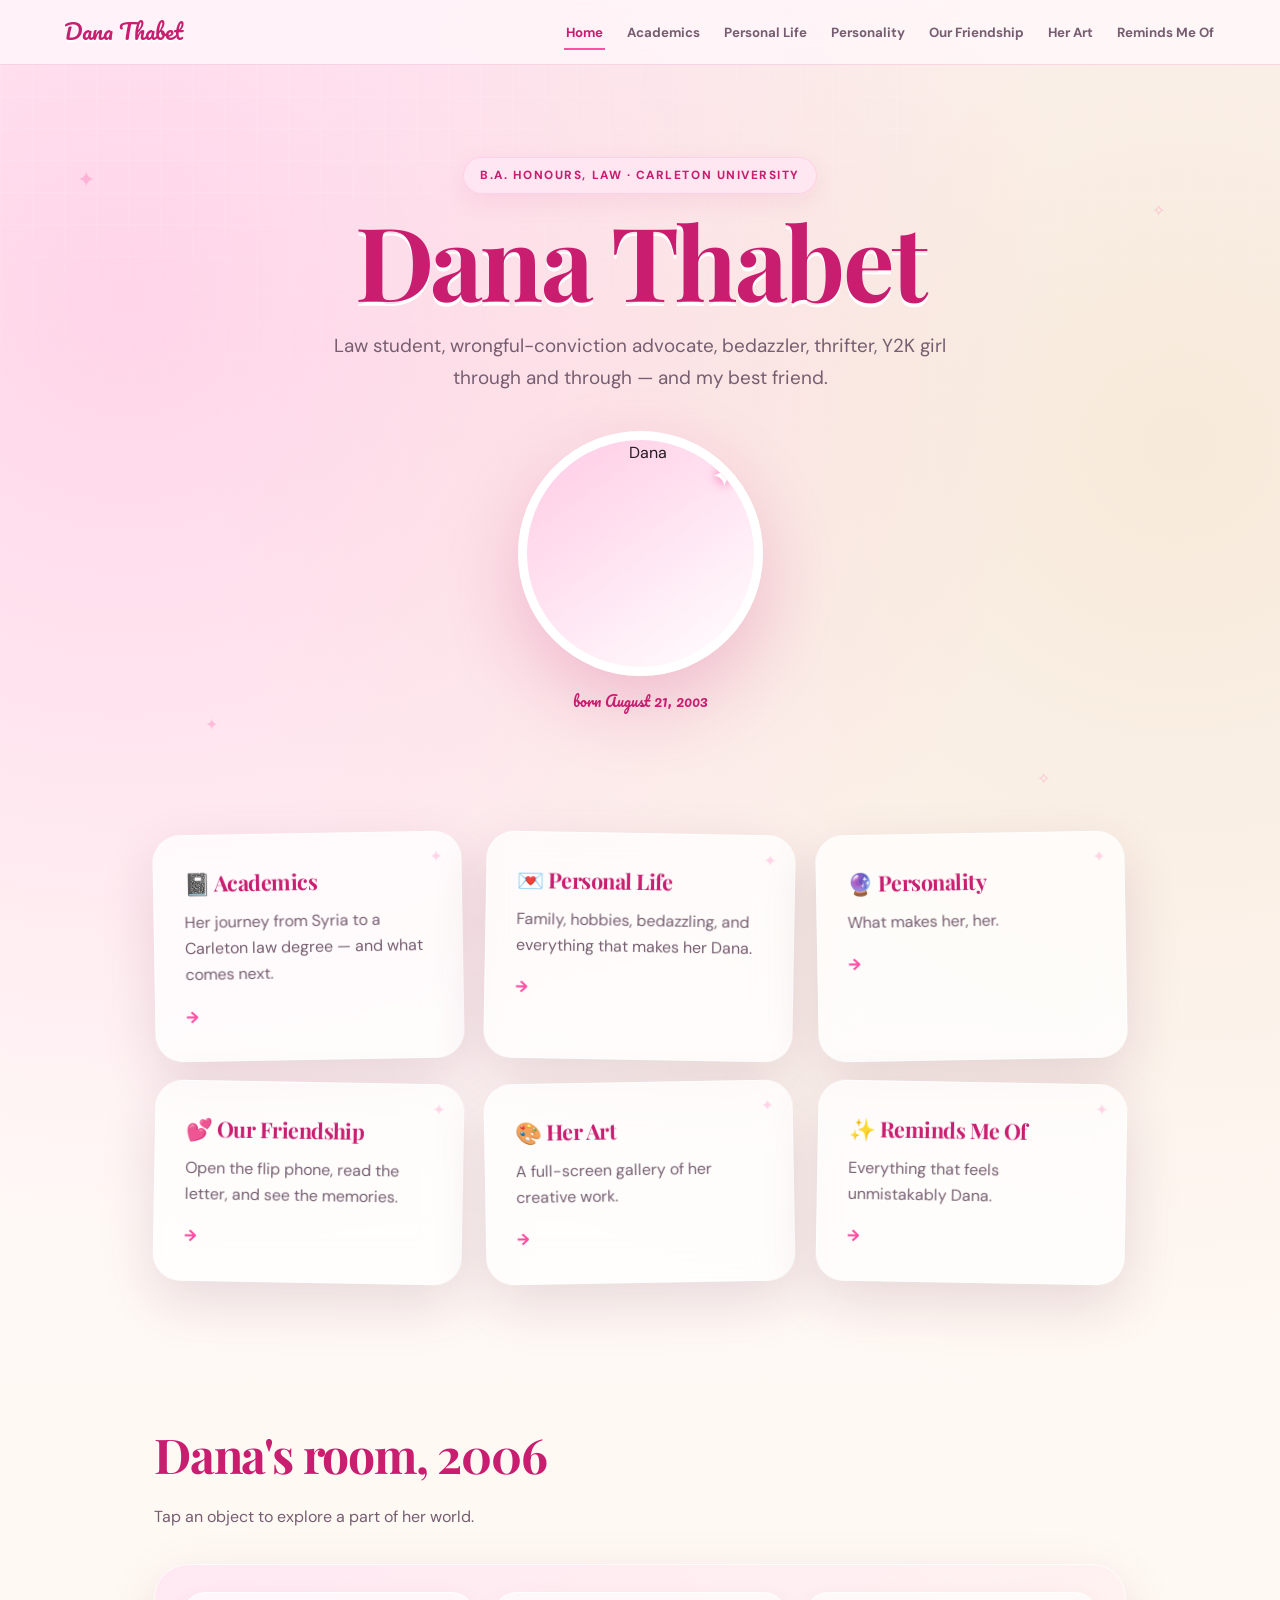
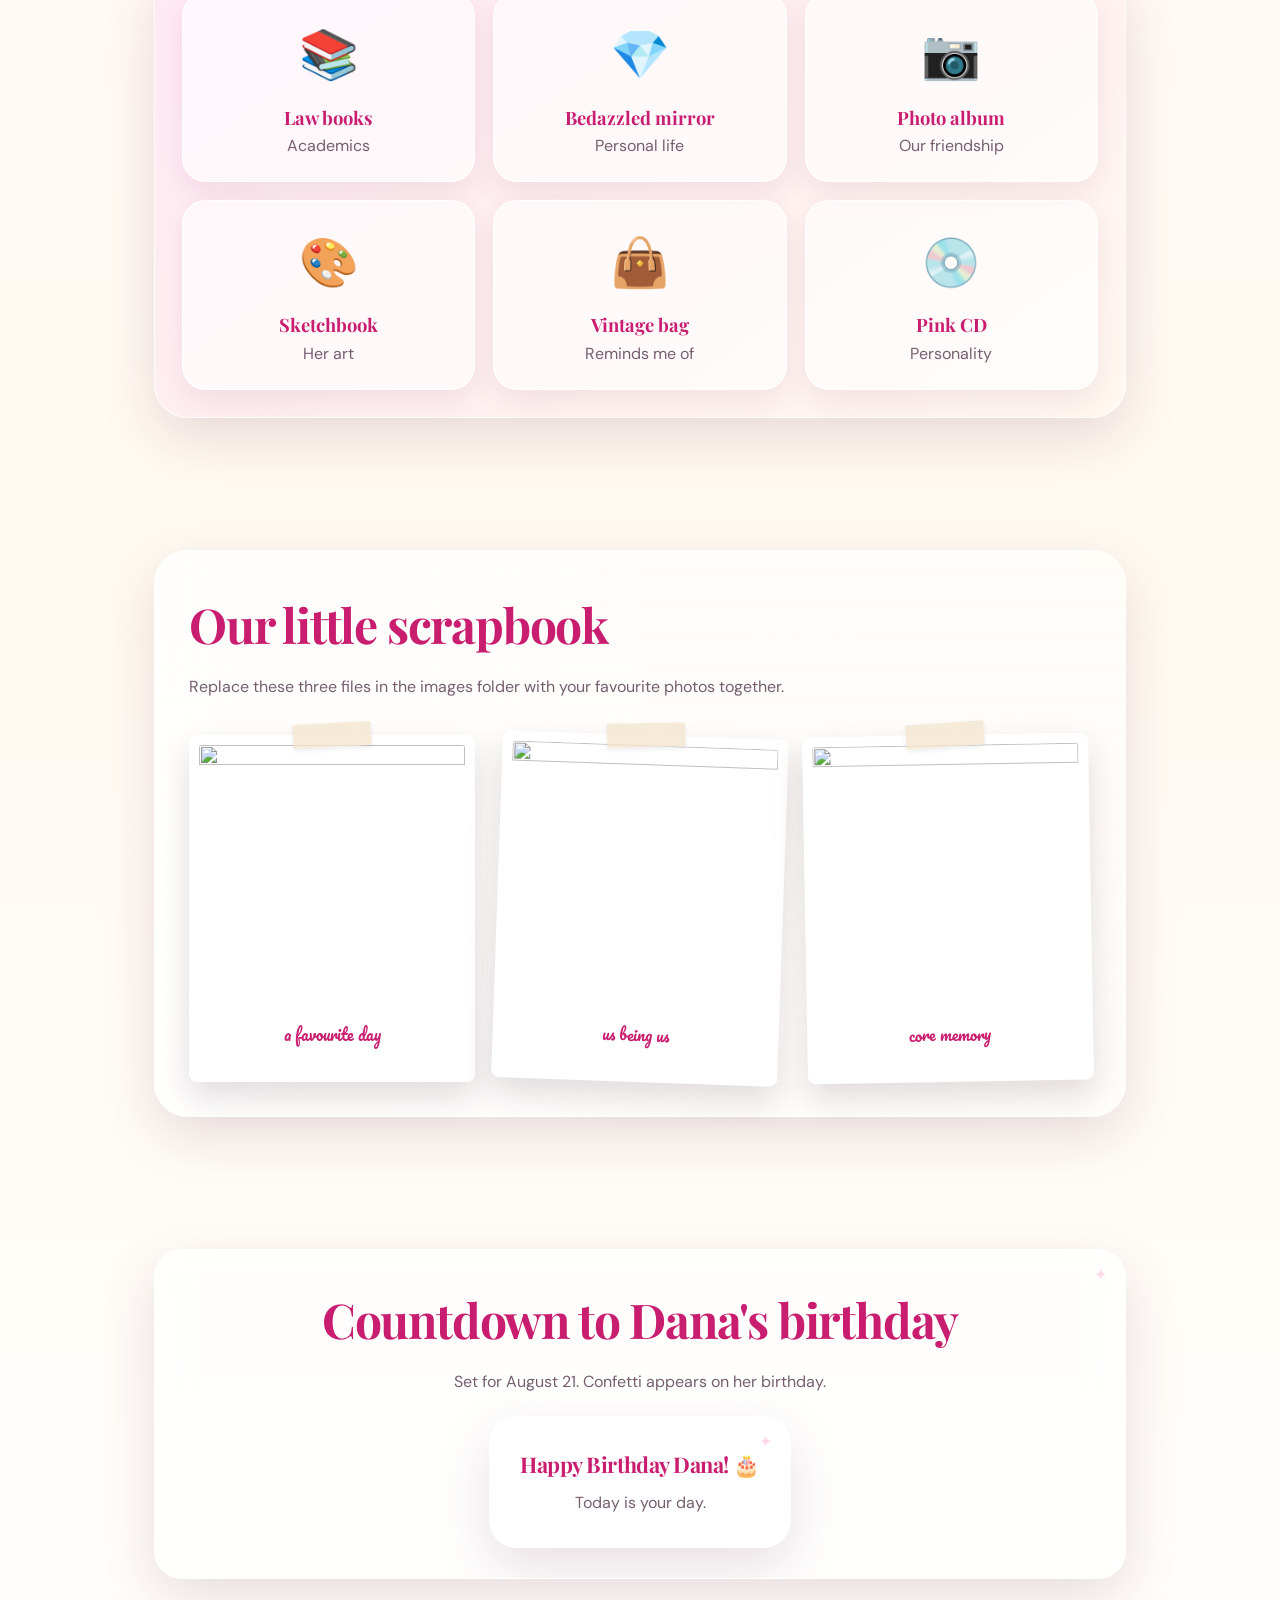
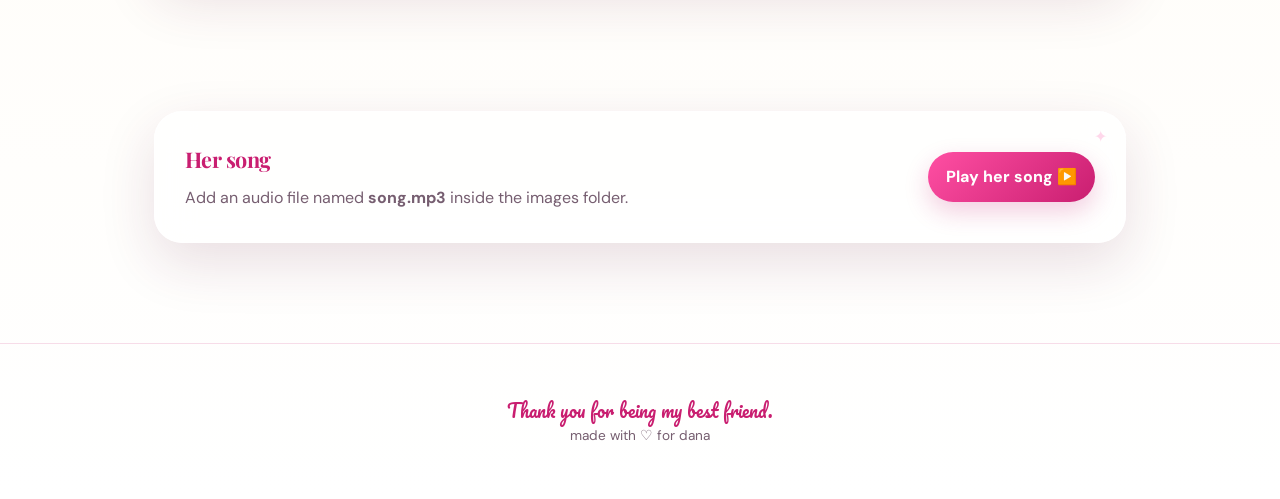
==== index.html @ 9d504273 "Add files via upload" ====
<!DOCTYPE html>
<html lang="en">
<head>
<meta charset="UTF-8">
<meta name="viewport" content="width=device-width,initial-scale=1.0">
<title>Dana Thabet</title>
<link rel="stylesheet" href="style.css">
</head>
<body>
<div class="loader"><div class="loader-card"><div class="loader-phone">📱</div><div class="loader-copy">Loading Dana...</div></div></div>
<div class="sparkles"><span>✦</span><span>✧</span><span>✦</span><span>✧</span></div>
<nav class="nav">
  <div class="logo">Dana Thabet</div>
  <button class="nav-toggle" aria-label="Open navigation">☰</button>
  <ul><li><a href="index.html" class="active">Home</a></li>
<li><a href="academics.html" class="">Academics</a></li>
<li><a href="personal.html" class="">Personal Life</a></li>
<li><a href="personality.html" class="">Personality</a></li>
<li><a href="friendship.html" class="">Our Friendship</a></li>
<li><a href="art.html" class="">Her Art</a></li>
<li><a href="reminds.html" class="">Reminds Me Of</a></li></ul>
</nav>

<header class="hero">
  <span class="eyebrow">B.A. Honours, Law · Carleton University</span>
  <h1 class="reveal">Dana Thabet</h1>
  <p class="lead reveal">Law student, wrongful-conviction advocate, bedazzler, thrifter, Y2K girl through and through — and my best friend.</p>
  <div class="hero-image reveal"><img src="images/headshot.jpg" alt="Dana"></div>
  <p class="small-note">born August 21, 2003</p>
</header>

<section class="grid grid-3 sticker-nav">
  <a class="card reveal" href="academics.html"><h3>📓 Academics</h3><p>Her journey from Syria to a Carleton law degree — and what comes next.</p><span class="arrow">→</span></a>
  <a class="card reveal" href="personal.html"><h3>💌 Personal Life</h3><p>Family, hobbies, bedazzling, and everything that makes her Dana.</p><span class="arrow">→</span></a>
  <a class="card reveal" href="personality.html"><h3>🔮 Personality</h3><p>What makes her, her.</p><span class="arrow">→</span></a>
  <a class="card reveal" href="friendship.html"><h3>💕 Our Friendship</h3><p>Open the flip phone, read the letter, and see the memories.</p><span class="arrow">→</span></a>
  <a class="card reveal" href="art.html"><h3>🎨 Her Art</h3><p>A full-screen gallery of her creative work.</p><span class="arrow">→</span></a>
  <a class="card reveal" href="reminds.html"><h3>✨ Reminds Me Of</h3><p>Everything that feels unmistakably Dana.</p><span class="arrow">→</span></a>
</section>

<section>
  <h2 class="section-title reveal">Dana's room, 2006</h2>
  <p class="section-sub reveal">Tap an object to explore a part of her world.</p>
  <div class="object-room reveal">
    <a class="room-object" href="academics.html"><div><span class="icon">📚</span><strong>Law books</strong><p>Academics</p></div></a>
    <a class="room-object" href="personal.html"><div><span class="icon">💎</span><strong>Bedazzled mirror</strong><p>Personal life</p></div></a>
    <a class="room-object" href="friendship.html"><div><span class="icon">📷</span><strong>Photo album</strong><p>Our friendship</p></div></a>
    <a class="room-object" href="art.html"><div><span class="icon">🎨</span><strong>Sketchbook</strong><p>Her art</p></div></a>
    <a class="room-object" href="reminds.html"><div><span class="icon">👜</span><strong>Vintage bag</strong><p>Reminds me of</p></div></a>
    <a class="room-object" href="personality.html"><div><span class="icon">💿</span><strong>Pink CD</strong><p>Personality</p></div></a>
  </div>
</section>

<section>
  <div class="scrapbook-shell">
  <h2 class="section-title reveal">Our little scrapbook</h2>
  <p class="section-sub reveal">Replace these three files in the images folder with your favourite photos together.</p>
  <div class="scrapbook">
    <div class="polaroid reveal"><img src="images/photo1.jpg" alt=""><div class="caption">a favourite day</div></div>
    <div class="polaroid reveal"><img src="images/photo2.jpg" alt=""><div class="caption">us being us</div></div>
    <div class="polaroid reveal"><img src="images/photo3.jpg" alt=""><div class="caption">core memory</div></div>
  </div>
  </div>
</section>

<section>
  <div class="card reveal" style="text-align:center">
    <h2 class="section-title">Countdown to Dana's birthday</h2>
    <p>Set for August 21. Confetti appears on her birthday.</p>
    <div class="countdown" data-countdown="2026-08-21"></div>
  </div>
</section>

<section>
  <div class="card reveal music-player">
    <div>
      <h3>Her song</h3>
      <p class="music-note">Add an audio file named <strong>song.mp3</strong> inside the images folder.</p>
    </div>
    <button id="musicBtn">Play her song ▶️</button>
    <audio id="music" src="images/song.mp3"></audio>
  </div>
</section>

<footer><div class="closing-note">Thank you for being my best friend.</div><div>made with ♡ for dana</div></footer>
<script src="script.js"></script>
</body>
</html>
---- style.css ----
@import url('https://fonts.googleapis.com/css2?family=DM+Sans:wght@400;500;600;700&family=Pacifico&family=Playfair+Display:ital,wght@0,700;1,600&display=swap');

:root{
  --pink-50:#fff7fb;
  --pink-100:#ffe7f3;
  --pink-200:#ffcbe5;
  --pink-300:#ffa4d1;
  --pink-500:#ff4fa3;
  --pink-700:#c91e70;
  --cream:#fffaf1;
  --champagne:#f4e5cf;
  --silver:#d9d9e3;
  --ink:#261a24;
  --muted:#765e70;
  --glass:rgba(255,255,255,.72);
  --line:rgba(201,30,112,.15);
  --shadow:0 20px 55px rgba(99,27,67,.14);
  --radius:28px;
}
*{box-sizing:border-box;margin:0;padding:0}
html{scroll-behavior:smooth}
body{
  min-height:100vh;
  font-family:'DM Sans',sans-serif;
  color:var(--ink);
  line-height:1.65;
  overflow-x:hidden;
  background:
    radial-gradient(circle at 10% 8%,rgba(255,164,209,.42),transparent 26%),
    radial-gradient(circle at 92% 12%,rgba(244,229,207,.75),transparent 28%),
    linear-gradient(180deg,var(--pink-50),var(--cream) 58%,#fff);
}
body::before{
  content:"";
  position:fixed;inset:0;pointer-events:none;z-index:-2;
  background-image:
    linear-gradient(rgba(255,255,255,.22) 1px,transparent 1px),
    linear-gradient(90deg,rgba(255,255,255,.22) 1px,transparent 1px);
  background-size:32px 32px;
  mask-image:linear-gradient(to bottom,rgba(0,0,0,.55),transparent 72%);
}
a{color:inherit;text-decoration:none}
img{display:block;max-width:100%}
button{font:inherit}
h1,h2,h3{font-family:'Playfair Display',serif;letter-spacing:-.025em}
p{color:var(--muted)}
::selection{background:var(--pink-300);color:#fff}

.loader{
  position:fixed;inset:0;z-index:9999;display:grid;place-items:center;
  background:linear-gradient(145deg,#ffd5e9,#fff7fb);
  transition:opacity .55s ease,visibility .55s ease;
}
.loader.hide{opacity:0;visibility:hidden}
.loader-card{text-align:center}
.loader-phone{font-size:4rem;animation:phoneFlip 1.1s ease-in-out infinite alternate}
.loader-copy{font-family:'Pacifico',cursive;color:var(--pink-700);margin-top:12px}
@keyframes phoneFlip{to{transform:rotate(-8deg) translateY(-5px)}}

.sparkles{position:fixed;inset:0;z-index:-1;pointer-events:none;overflow:hidden}
.sparkles span{position:absolute;color:rgba(255,79,163,.28);animation:floaty 7s ease-in-out infinite}
.sparkles span:nth-child(1){left:6%;top:18%;font-size:1.4rem}
.sparkles span:nth-child(2){right:9%;top:22%;animation-delay:1.4s}
.sparkles span:nth-child(3){left:16%;bottom:18%;animation-delay:2.8s}
.sparkles span:nth-child(4){right:18%;bottom:12%;animation-delay:4.2s}
@keyframes floaty{50%{transform:translateY(-18px) rotate(16deg)}}

.nav{
  position:sticky;top:0;z-index:100;
  display:flex;justify-content:space-between;align-items:center;
  padding:14px 5%;
  background:rgba(255,247,251,.77);
  backdrop-filter:blur(18px);
  border-bottom:1px solid var(--line);
}
.logo{
  font-family:'Pacifico',cursive;
  color:var(--pink-700);
  font-size:1.35rem;
  text-shadow:0 2px 0 #fff;
  cursor:pointer;
}
.nav ul{display:flex;gap:20px;align-items:center;list-style:none;flex-wrap:wrap}
.nav a{
  font-size:.83rem;font-weight:700;color:var(--muted);
  padding:7px 2px;border-bottom:2px solid transparent;transition:.22s;
}
.nav a:hover,.nav a.active{color:var(--pink-700);border-color:var(--pink-500)}
.nav-toggle{display:none;border:none;background:none;color:var(--pink-700);font-size:1.55rem;cursor:pointer}

.hero{
  max-width:1100px;margin:0 auto;
  padding:92px 5% 54px;text-align:center;
}
.eyebrow{
  display:inline-flex;align-items:center;gap:8px;
  padding:8px 16px;border-radius:999px;
  background:rgba(255,231,243,.82);border:1px solid rgba(255,79,163,.15);
  color:var(--pink-700);font-size:.74rem;font-weight:800;
  letter-spacing:.13em;text-transform:uppercase;margin-bottom:18px;
  box-shadow:0 8px 24px rgba(201,30,112,.08);
}
.hero h1{
  font-size:clamp(3.2rem,8vw,6.4rem);
  line-height:.94;color:var(--pink-700);
  text-shadow:0 4px 0 #fff;
}
.hero .lead{max-width:680px;margin:22px auto 0;font-size:clamp(1rem,2vw,1.18rem)}
.hero-image{
  position:relative;width:245px;height:245px;margin:38px auto 0;
  border-radius:50%;overflow:hidden;
  border:9px solid #fff;box-shadow:0 28px 75px rgba(201,30,112,.22);
  background:linear-gradient(145deg,var(--pink-200),#fff);
}
.hero-image::after{
  content:"✦";position:absolute;right:16px;top:10px;color:#fff;font-size:2rem;
  text-shadow:0 0 12px var(--pink-500);
}
.hero-image img{width:100%;height:100%;object-fit:cover}
.small-note{font-family:'Pacifico',cursive;font-size:.95rem;text-align:center;margin-top:12px;color:var(--pink-700)}

section{max-width:1100px;margin:0 auto;padding:66px 5%}
.section-title{font-size:clamp(2rem,4vw,3rem);color:var(--pink-700);margin-bottom:10px}
.section-sub{max-width:680px;margin-bottom:34px}
.grid{display:grid;gap:22px}
.grid-2{grid-template-columns:repeat(2,minmax(0,1fr))}
.grid-3{grid-template-columns:repeat(3,minmax(0,1fr))}
.card{
  position:relative;
  background:var(--glass);
  backdrop-filter:blur(18px);
  border:1px solid rgba(255,255,255,.9);
  border-radius:var(--radius);
  padding:30px;
  box-shadow:var(--shadow);
  transition:transform .24s ease,box-shadow .24s ease;
  overflow:hidden;
}
.card::after{
  content:"✦";position:absolute;right:18px;top:12px;color:rgba(255,79,163,.22);
}
.card:hover{transform:translateY(-6px) rotate(-.25deg);box-shadow:0 26px 65px rgba(99,27,67,.18)}
.card h3{color:var(--pink-700);font-size:1.35rem}
.card p{margin-top:8px}
.arrow{display:inline-block;margin-top:16px;color:var(--pink-500);font-weight:900}

.sticker-nav .card{min-height:180px}
.sticker-nav .card:nth-child(odd){transform:rotate(-1deg)}
.sticker-nav .card:nth-child(even){transform:rotate(1deg)}
.sticker-nav .card:hover{transform:translateY(-7px) rotate(0)}

.reveal{opacity:0;transform:translateY(24px);transition:.72s ease}
.reveal.in{opacity:1;transform:none}

.scrapbook-shell{
  border-radius:34px;
  background:
    linear-gradient(90deg,rgba(255,255,255,.82),rgba(255,255,255,.52)),
    repeating-linear-gradient(0deg,transparent 0 31px,rgba(255,79,163,.07) 31px 32px);
  padding:34px;box-shadow:var(--shadow);border:1px solid rgba(255,255,255,.95);
}
.scrapbook{display:grid;grid-template-columns:repeat(3,1fr);gap:22px}
.polaroid{
  background:#fff;padding:10px 10px 35px;border-radius:8px;
  box-shadow:0 15px 32px rgba(54,24,42,.15);
  transform:rotate(-2deg);transition:.24s;position:relative;
}
.polaroid:nth-child(2){transform:rotate(2deg)}
.polaroid:nth-child(3){transform:rotate(-1deg)}
.polaroid::before{
  content:"";position:absolute;top:-12px;left:50%;width:78px;height:24px;
  transform:translateX(-50%) rotate(-3deg);
  background:rgba(244,229,207,.78);box-shadow:0 2px 5px rgba(0,0,0,.08);
}
.polaroid:hover{transform:rotate(0) scale(1.035)}
.polaroid img{width:100%;aspect-ratio:1;object-fit:cover;border-radius:3px}
.caption{text-align:center;font-family:'Pacifico',cursive;color:var(--pink-700);margin-top:10px}

.quote,.fade-quote{
  font-family:'Playfair Display',serif;font-style:italic;
  font-size:1.42rem;color:var(--pink-700);
}
.quote{border-left:3px solid var(--pink-500);padding-left:22px;margin:28px 0}
.fade-quote{text-align:center}
.chip{
  display:inline-block;padding:7px 14px;border-radius:999px;
  background:var(--pink-100);border:1px solid var(--pink-200);
  color:var(--pink-700);font-size:.8rem;font-weight:800;margin:10px 6px 0 0;
}

.timeline{position:relative;border-left:2px dashed var(--pink-300);padding-left:32px}
.timeline .item{position:relative;margin-bottom:34px}
.timeline .item::before{
  content:"💗";position:absolute;left:-45px;top:-2px;font-size:1.1rem;
  filter:drop-shadow(0 4px 7px rgba(201,30,112,.18));
}

.phone-wrap{display:flex;justify-content:center;perspective:1200px;padding:22px 0}
.flip-phone{width:240px;cursor:pointer}
.phone-lid{
  height:86px;margin-bottom:-18px;
  border:3px solid white;border-bottom:none;border-radius:24px 24px 0 0;
  background:linear-gradient(160deg,#ff9ccc,#ff4fa3);
  display:grid;place-items:center;color:white;font-family:'Pacifico',cursive;
  transform-origin:bottom;transition:.68s;box-shadow:0 10px 24px rgba(201,30,112,.18);
}
.phone-body{
  border:3px solid #fff;border-radius:24px;padding:16px;
  background:linear-gradient(160deg,#ffe5f2,#ffacd4);
  box-shadow:0 26px 58px rgba(201,30,112,.25);
}
.phone-screen{
  min-height:195px;border-radius:14px;border:2px solid var(--pink-200);
  background:#fff8fc;padding:18px;display:grid;place-items:center;text-align:center;
  color:var(--pink-700);font-weight:800;
}
.flip-phone.open .phone-lid{transform:rotateX(150deg)}

.letter{
  position:relative;max-width:740px;margin:0 auto;padding:42px;
  background:
    repeating-linear-gradient(0deg,#fffdf8 0 31px,#f8d8e8 31px 32px);
  border:1px solid var(--line);border-radius:22px;box-shadow:var(--shadow);
  font-family:'Playfair Display',serif;font-size:1.15rem;color:#4a3443;
}
.letter::before{content:"💌";position:absolute;top:-20px;left:28px;font-size:2.1rem}
.reason{padding-left:62px}
.reason::before{
  counter-increment:reason;content:counter(reason);
  position:absolute;left:18px;top:24px;width:34px;height:34px;border-radius:50%;
  display:grid;place-items:center;background:var(--pink-200);color:var(--pink-700);font-weight:900;
}
.reasons{counter-reset:reason}

.gallery{display:grid;grid-template-columns:repeat(auto-fill,minmax(220px,1fr));gap:20px}
.gallery figure{
  position:relative;overflow:hidden;background:#fff;padding:10px 10px 42px;
  border-radius:10px;box-shadow:var(--shadow);cursor:pointer;transition:.25s;
}
.gallery figure:nth-child(odd){transform:rotate(-1deg)}
.gallery figure:nth-child(even){transform:rotate(1deg)}
.gallery figure:hover{transform:rotate(0) translateY(-6px)}
.gallery img{width:100%;aspect-ratio:1;object-fit:cover;border-radius:4px}
.gallery figcaption{
  position:absolute;left:0;right:0;bottom:10px;text-align:center;
  color:var(--pink-700);font-family:'Pacifico',cursive;font-weight:400;
}
.lightbox{position:fixed;inset:0;z-index:500;display:none;align-items:center;justify-content:center;background:rgba(29,11,23,.88);backdrop-filter:blur(12px);padding:20px}
.lightbox.open{display:flex}
.lightbox img{max-width:90vw;max-height:84vh;border-radius:16px;border:8px solid #fff}
.lightbox-close{position:absolute;top:22px;right:5%;border:none;background:none;color:white;font-size:2.2rem;cursor:pointer}

.cloud{display:flex;flex-wrap:wrap;gap:14px;justify-content:center}
.cloud span{
  padding:12px 20px;border-radius:999px;background:rgba(255,255,255,.82);
  border:1px solid var(--pink-200);color:var(--pink-700);
  font-family:'Pacifico',cursive;box-shadow:0 7px 0 rgba(255,164,209,.45);
  animation:bob 5s ease-in-out infinite;
}
.cloud span:nth-child(even){animation-delay:1.2s}
@keyframes bob{50%{transform:translateY(-8px) rotate(-2deg)}}

.countdown{display:flex;justify-content:center;gap:12px;flex-wrap:wrap;margin-top:20px}
.timebox{
  min-width:92px;background:rgba(255,255,255,.86);border:1px solid var(--pink-200);
  border-radius:20px;padding:16px;box-shadow:var(--shadow);
}
.timebox strong{display:block;font-family:'Playfair Display',serif;font-size:1.85rem;color:var(--pink-700)}

.music-player{display:flex;align-items:center;justify-content:space-between;gap:18px;flex-wrap:wrap}
.music-player button{
  border:none;border-radius:999px;padding:12px 18px;background:linear-gradient(135deg,var(--pink-500),var(--pink-700));
  color:white;font-weight:800;cursor:pointer;box-shadow:0 10px 24px rgba(201,30,112,.22);
}
.secret{display:none;margin-top:14px;color:var(--pink-700);font-weight:800}
.secret.show{display:block}
.easter-egg{cursor:pointer;user-select:none}
.confetti{position:fixed;top:-20px;width:10px;height:16px;z-index:1000;animation:fall 3s linear forwards}
@keyframes fall{to{transform:translateY(110vh) rotate(720deg);opacity:.8}}

.object-room{
  display:grid;grid-template-columns:repeat(3,minmax(0,1fr));gap:18px;
  padding:28px;border-radius:34px;background:
    linear-gradient(rgba(255,255,255,.35),rgba(255,255,255,.35)),
    linear-gradient(145deg,#ffdcec,#fff4e8);
  box-shadow:inset 0 0 0 1px rgba(255,255,255,.8),var(--shadow);
}
.room-object{
  min-height:170px;display:grid;place-items:center;text-align:center;
  background:rgba(255,255,255,.62);border:1px solid rgba(255,255,255,.95);
  border-radius:24px;padding:22px;transition:.25s;box-shadow:0 12px 28px rgba(99,27,67,.08);
}
.room-object:hover{transform:translateY(-7px) rotate(-1deg)}
.room-object .icon{font-size:3rem;display:block;margin-bottom:8px}
.room-object strong{display:block;color:var(--pink-700);font-family:'Playfair Display',serif;font-size:1.15rem}

footer{
  text-align:center;padding:52px 5%;margin-top:34px;border-top:1px solid var(--line);
  color:var(--muted);font-size:.85rem;
}
.closing-note{font-family:'Pacifico',cursive;color:var(--pink-700);font-size:1.1rem}

@media(max-width:760px){
  .nav ul{
    position:absolute;top:100%;left:0;right:0;flex-direction:column;gap:0;
    background:rgba(255,247,251,.97);max-height:0;overflow:hidden;transition:.3s;
    border-bottom:1px solid var(--line)
  }
  .nav ul.open{max-height:520px}
  .nav ul li{padding:13px 5%;border-top:1px solid var(--line)}
  .nav-toggle{display:block}
  .grid-2,.grid-3,.scrapbook,.object-room{grid-template-columns:1fr}
  .hero{padding-top:62px}
  section{padding-top:52px;padding-bottom:52px}
  .scrapbook-shell{padding:22px}
  .music-player{justify-content:center;text-align:center}
}
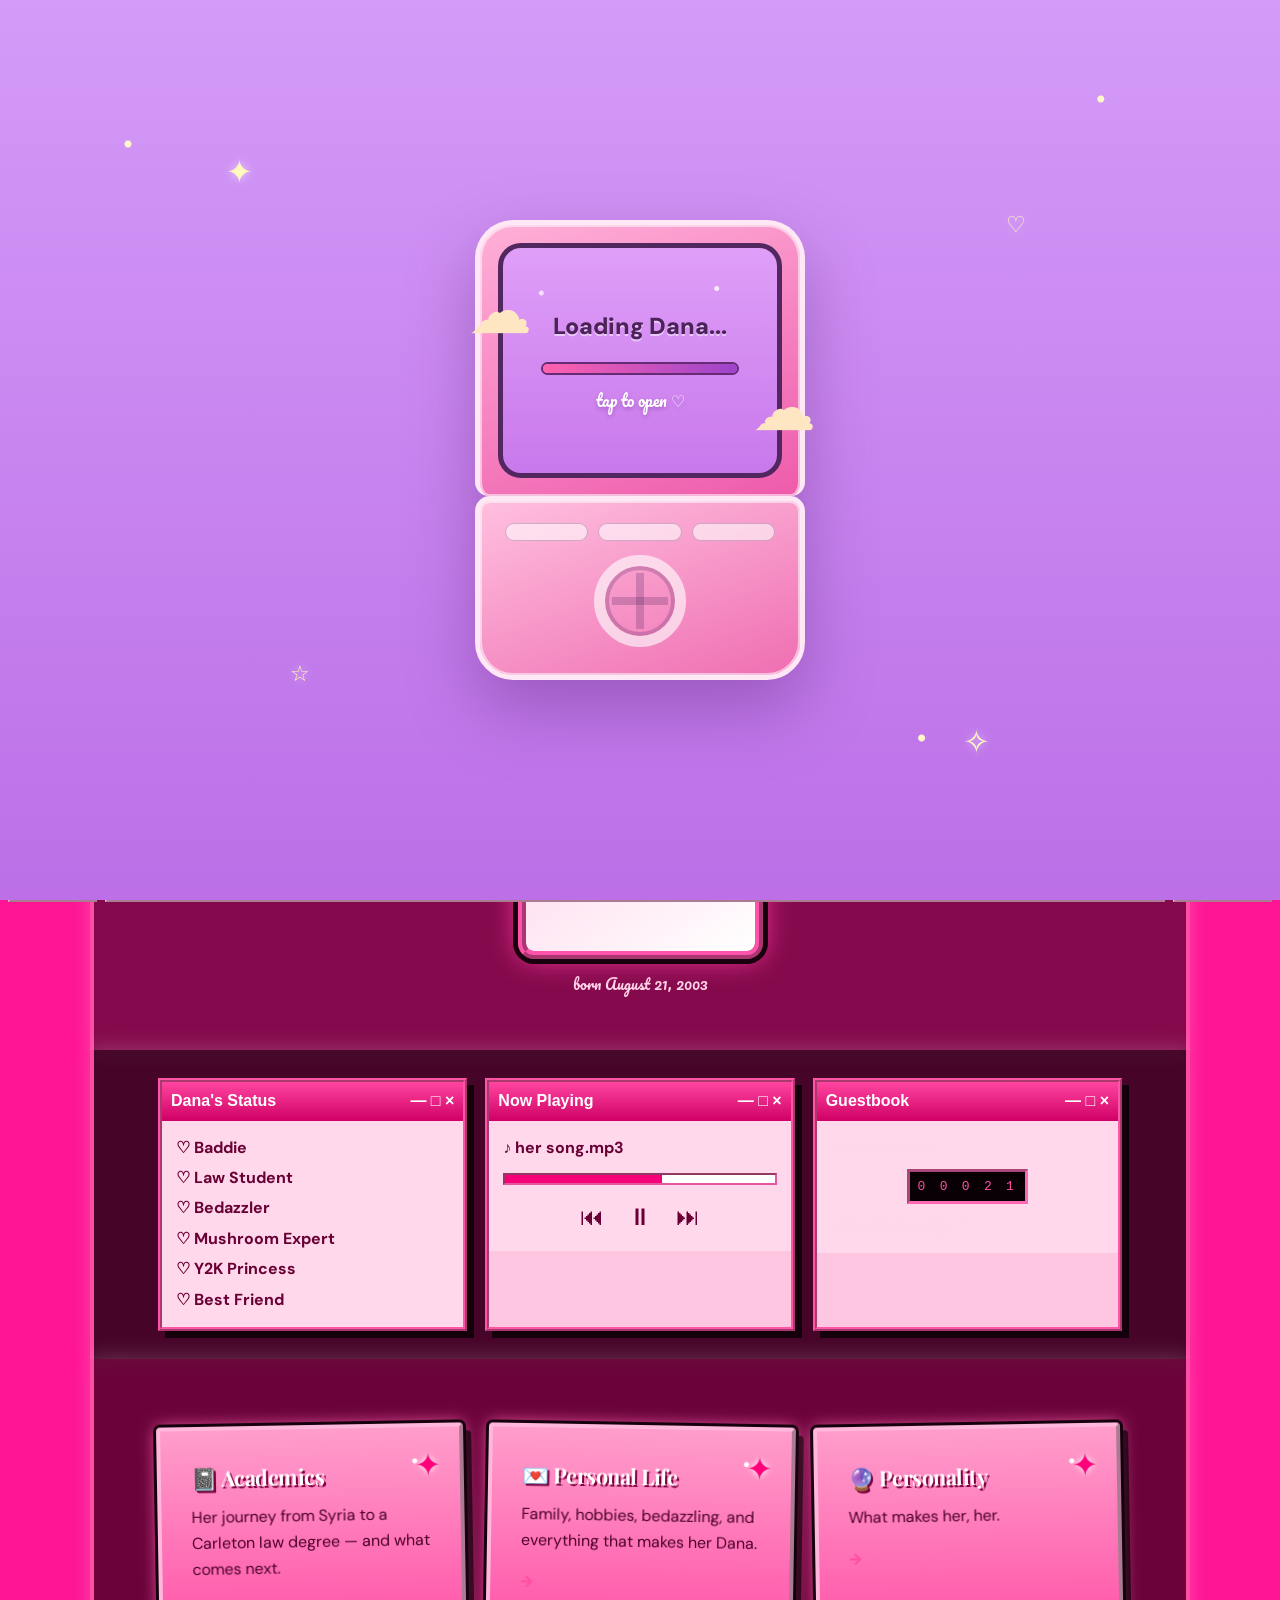
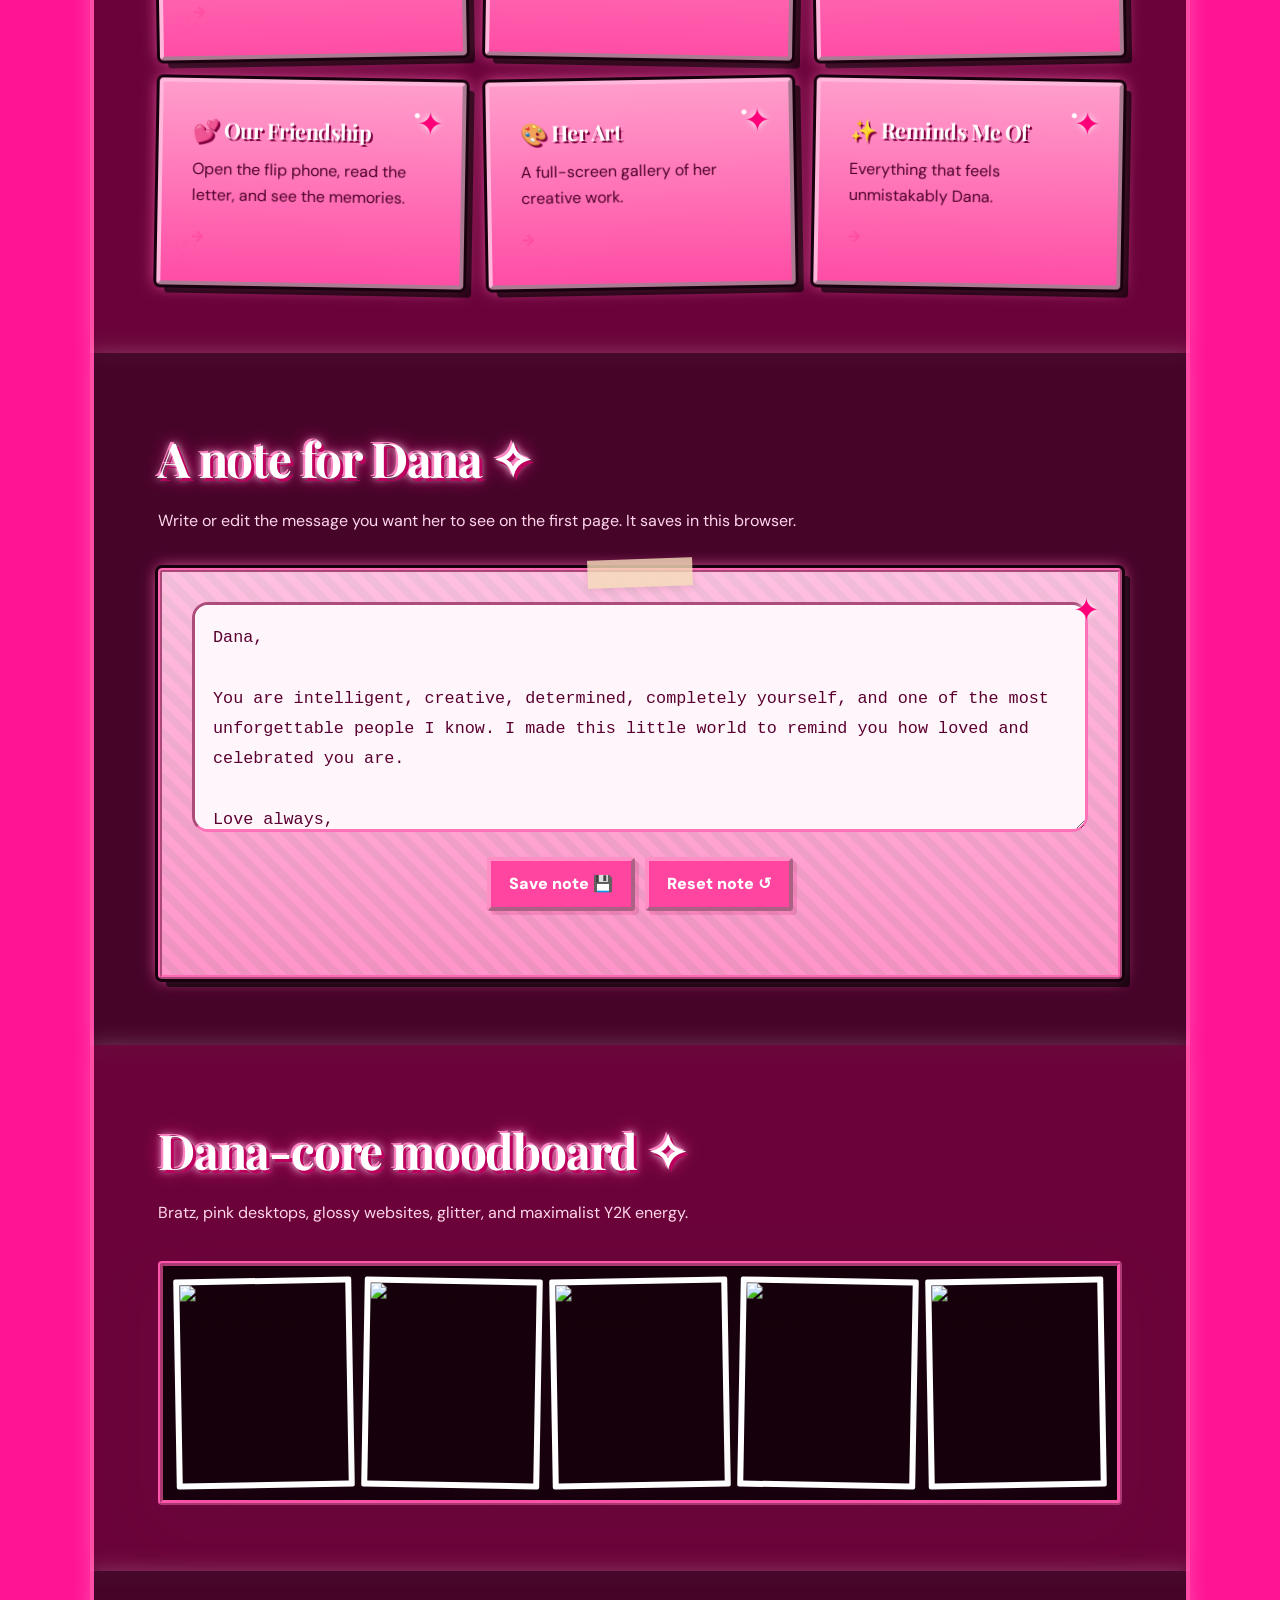
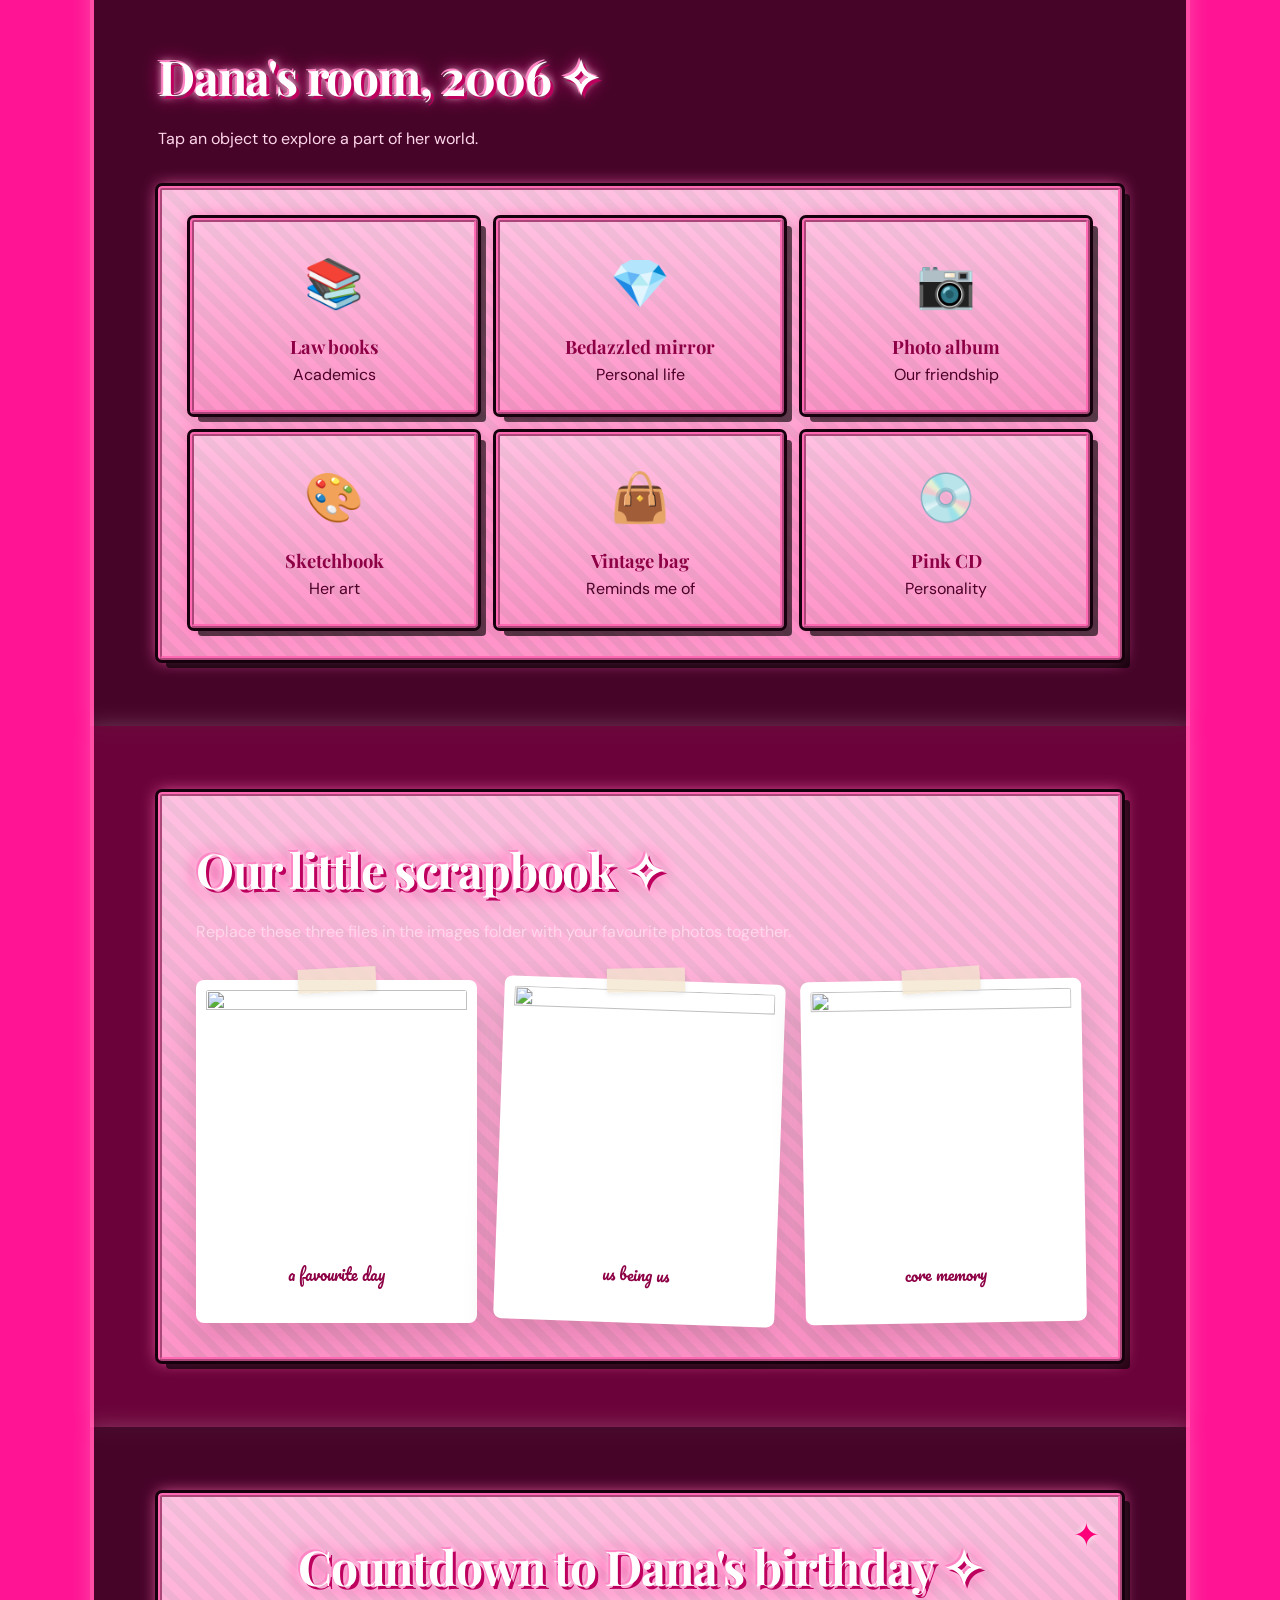
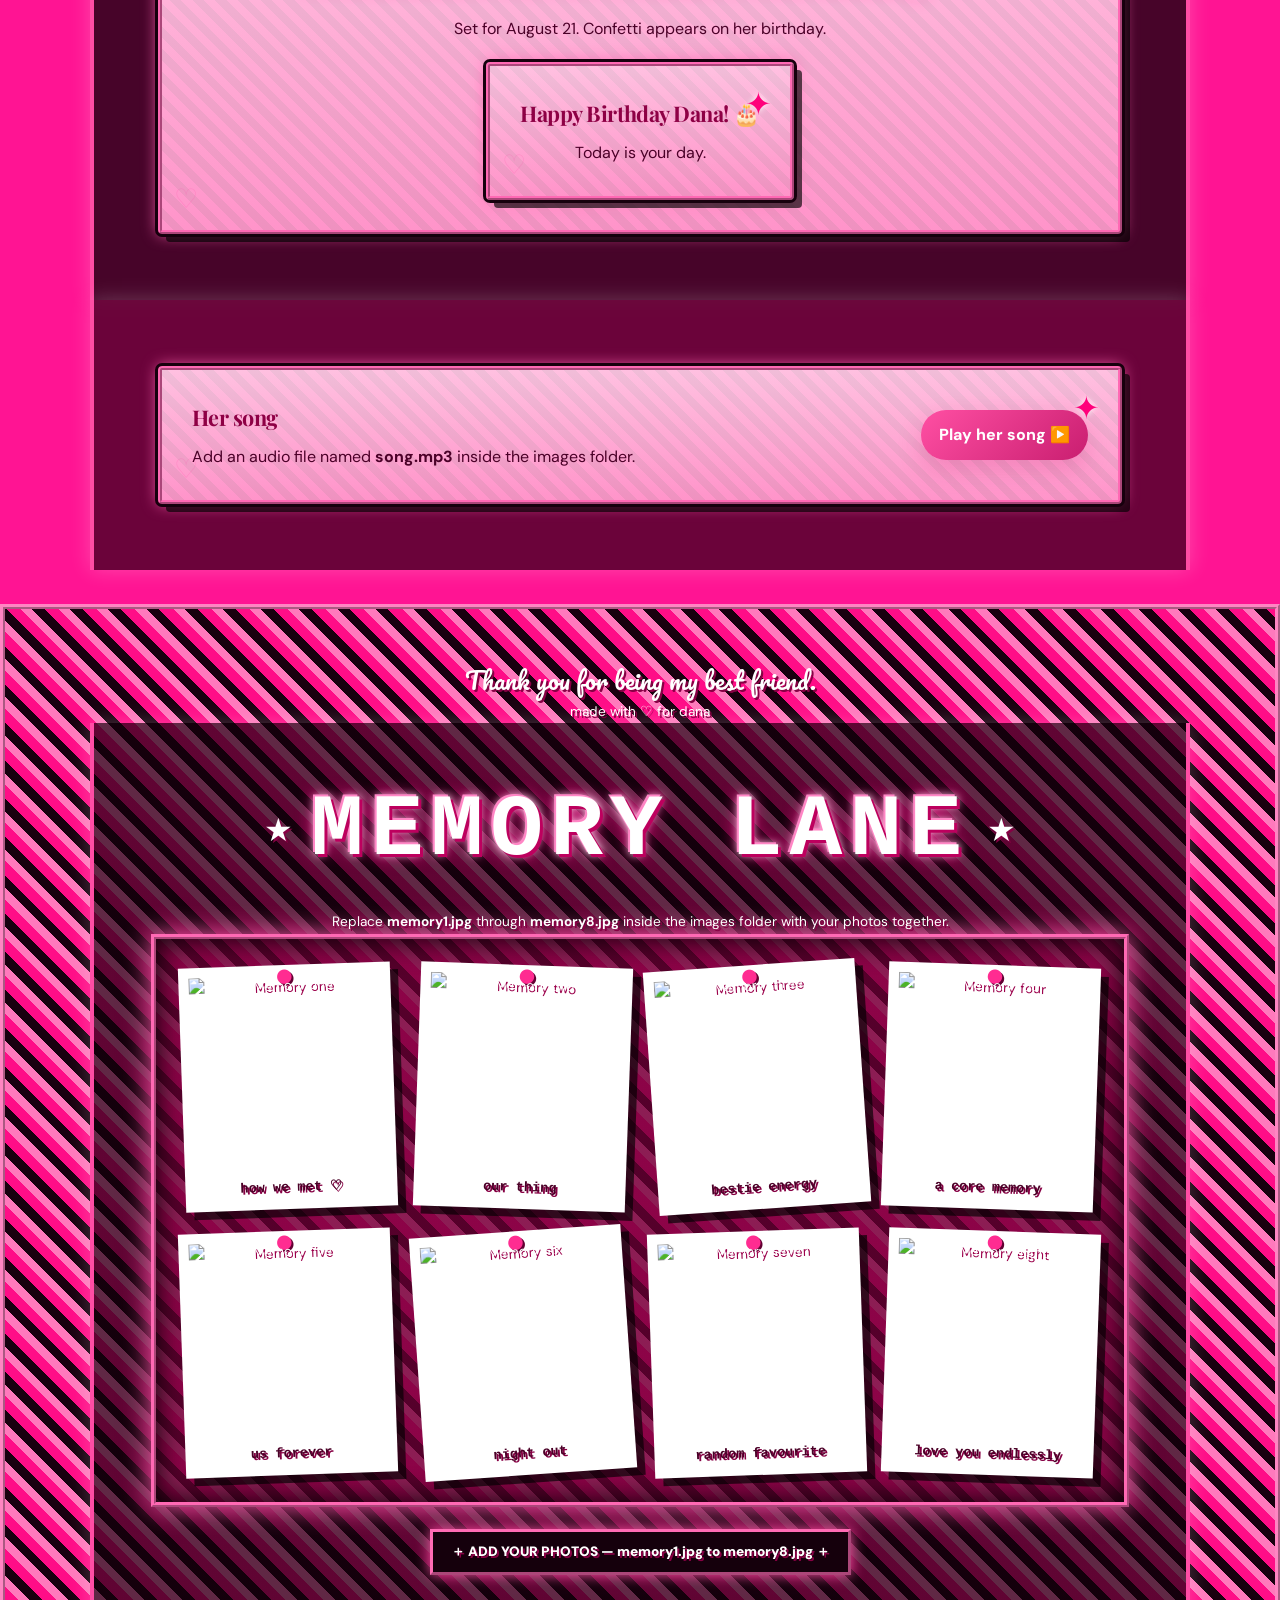
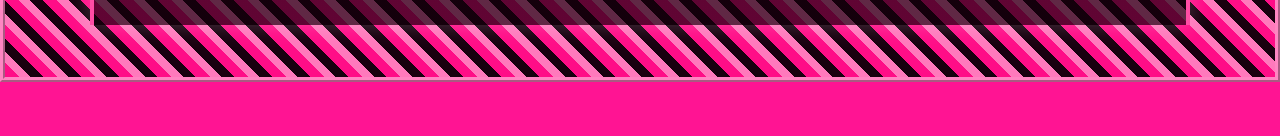
==== commit 585d33b8: "Add files via upload" ====
--- a/index.html
+++ b/index.html
@@ -6,7 +6,102 @@
 <title>Dana Thabet</title>
 <link rel="stylesheet" href="style.css">
 </head>
-<body>
+<body class="home-page">
+
+<div class="access-gate">
+  <div class="access-shell">
+    <div class="login-stars"><span>✦</span><span>♡</span><span>☆</span><span>✧</span></div>
+
+    <div class="phone-intro">
+      <div class="login-flip-phone" role="button" tabindex="0" aria-label="Tap to open Dana's pink flip phone">
+        <div class="login-phone-top">
+          <div class="login-phone-screen">
+            <div class="phone-title">Loading Dana...</div>
+            <div class="phone-loader"><span></span></div>
+            <div class="phone-instruction">tap to open ♡</div>
+          </div>
+        </div>
+        <div class="login-phone-bottom">
+          <div class="login-phone-buttons"><i></i><i></i><i></i></div>
+          <div class="login-phone-pad"></div>
+        </div>
+      </div>
+    </div>
+
+    <div class="login-scene">
+      <div class="retro-window">
+        <div class="retro-titlebar">
+          <span>♡ dana private profile.exe</span>
+          <div class="retro-buttons"><span>—</span><span>□</span><span>×</span></div>
+        </div>
+        <div class="retro-desktop">
+          <div class="login-dialog">
+            <div class="dialog-bar"><span></span><span></span></div>
+            <form class="login-form">
+              <label for="danaUsername">username</label>
+              <input id="danaUsername" name="username" autocomplete="username" placeholder="enter username" required>
+              <label for="danaPassword">password</label>
+              <input id="danaPassword" name="password" type="password" autocomplete="current-password" placeholder="enter password" required>
+              <button class="login-submit" type="submit">Enter ♡</button>
+              <div class="login-error" aria-live="polite"></div>
+            </form>
+          </div>
+        </div>
+        <div class="retro-player"><span>Ⅱ</span><span>▶</span><div class="retro-progress"></div></div>
+      </div>
+    </div>
+  </div>
+</div>
+
+
+
+<div class="browser-chrome">
+  <div class="browser-titlebar">
+    <span class="browser-page-title">💗 Dana's World — made with love by Lina 💗</span>
+    <div class="browser-controls">
+      <button type="button" data-browser-action="minimize" aria-label="Minimize">—</button>
+      <button type="button" data-browser-action="maximize" aria-label="Maximize">□</button>
+      <button type="button" data-browser-action="close" aria-label="Close">×</button>
+    </div>
+  </div>
+
+  <div class="browser-menu">
+    <button type="button" data-menu="file">File</button>
+    <button type="button" data-menu="edit">Edit</button>
+    <button type="button" data-menu="view">View</button>
+    <button type="button" data-menu="favorites">Favorites</button>
+    <button type="button" data-menu="tools">Tools</button>
+    <button type="button" data-menu="help">Help</button>
+    <div class="browser-menu-popup" id="browserMenuPopup"></div>
+  </div>
+
+  <div class="browser-tools">
+    <button type="button" data-browser-action="back">⬅<small>Back</small></button>
+    <button type="button" data-browser-action="forward">➡<small>Forward</small></button>
+    <button type="button" data-browser-action="stop">✖<small>Stop</small></button>
+    <button type="button" data-browser-action="refresh">⟳<small>Refresh</small></button>
+    <button type="button" data-browser-action="home">⌂<small>Home</small></button>
+    <button type="button" data-browser-action="search">⌕<small>Search</small></button>
+    <button type="button" data-browser-action="favorites">☆<small>Favorites</small></button>
+    <button type="button" data-browser-action="history">◴<small>History</small></button>
+    <button type="button" data-browser-action="mail">✉<small>Mail</small></button>
+    <button type="button" data-browser-action="print">🖨<small>Print</small></button>
+  </div>
+
+  <form class="address-row" id="addressForm">
+    <b>Address</b>
+    <input id="addressInput" value="https://kaddourlina85-eng.github.io/dana/" aria-label="Website address">
+    <button type="submit">💗 Go</button>
+  </form>
+</div>
+
+<div class="browser-overlay" id="browserOverlay" hidden>
+  <div class="browser-dialog">
+    <div class="widget-title"><span id="browserDialogTitle">Dana's World</span><button type="button" data-close-dialog>×</button></div>
+    <div class="browser-dialog-body" id="browserDialogBody"></div>
+  </div>
+</div>
+
 <div class="loader"><div class="loader-card"><div class="loader-phone">📱</div><div class="loader-copy">Loading Dana...</div></div></div>
 <div class="sparkles"><span>✦</span><span>✧</span><span>✦</span><span>✧</span></div>
 <nav class="nav">
@@ -21,6 +116,12 @@
 <li><a href="reminds.html" class="">Reminds Me Of</a></li></ul>
 </nav>
 
+<div class="page-identity">
+  <span class="page-file-name">💗 HOME.EXE</span>
+  <span class="page-file-desc">Hot-pink cheetah scrapbook</span>
+</div>
+
+
 <header class="hero">
   <span class="eyebrow">B.A. Honours, Law · Carleton University</span>
   <h1 class="reveal">Dana Thabet</h1>
@@ -29,6 +130,31 @@
   <p class="small-note">born August 21, 2003</p>
 </header>
 
+
+<section class="retro-dashboard reveal">
+  <div class="retro-widget">
+    <div class="widget-title">Dana's Status <span>— □ ×</span></div>
+    <div class="widget-body status-list">
+      <b>♡ Baddie</b><b>♡ Law Student</b><b>♡ Bedazzler</b>
+      <b>♡ Mushroom Expert</b><b>♡ Y2K Princess</b><b>♡ Best Friend</b>
+    </div>
+  </div>
+  <div class="retro-widget">
+    <div class="widget-title">Now Playing <span>— □ ×</span></div>
+    <div class="widget-body mini-player">
+      <strong>♪ her song.mp3</strong>
+      <div class="mini-progress"><i></i></div>
+      <div class="mini-buttons">⏮　⏸　⏭</div>
+    </div>
+  </div>
+  <div class="retro-widget">
+    <div class="widget-title">Guestbook <span>— □ ×</span></div>
+    <div class="widget-body">
+      <p>you are visitor</p><div class="hit-counter">0 0 0 2 1</div><p>sign dana's page ♡</p>
+    </div>
+  </div>
+</section>
+
 <section class="grid grid-3 sticker-nav">
   <a class="card reveal" href="academics.html"><h3>📓 Academics</h3><p>Her journey from Syria to a Carleton law degree — and what comes next.</p><span class="arrow">→</span></a>
   <a class="card reveal" href="personal.html"><h3>💌 Personal Life</h3><p>Family, hobbies, bedazzling, and everything that makes her Dana.</p><span class="arrow">→</span></a>
@@ -36,6 +162,37 @@
   <a class="card reveal" href="friendship.html"><h3>💕 Our Friendship</h3><p>Open the flip phone, read the letter, and see the memories.</p><span class="arrow">→</span></a>
   <a class="card reveal" href="art.html"><h3>🎨 Her Art</h3><p>A full-screen gallery of her creative work.</p><span class="arrow">→</span></a>
   <a class="card reveal" href="reminds.html"><h3>✨ Reminds Me Of</h3><p>Everything that feels unmistakably Dana.</p><span class="arrow">→</span></a>
+</section>
+
+
+<section>
+  <h2 class="section-title reveal">A note for Dana</h2>
+  <p class="section-sub reveal">Write or edit the message you want her to see on the first page. It saves in this browser.</p>
+  <div class="card note-maker reveal">
+    <textarea id="homeNote" aria-label="A note for Dana">Dana,
+
+You are intelligent, creative, determined, completely yourself, and one of the most unforgettable people I know. I made this little world to remind you how loved and celebrated you are.
+
+Love always,
+Lina ♡</textarea>
+    <div class="note-actions">
+      <button id="saveNote" type="button">Save note 💾</button>
+      <button id="resetNote" type="button">Reset note ↺</button>
+    </div>
+    <div class="note-status" id="noteStatus"></div>
+  </div>
+</section>
+
+<section>
+  <h2 class="section-title reveal">Dana-core moodboard</h2>
+  <p class="section-sub reveal">Bratz, pink desktops, glossy websites, glitter, and maximalist Y2K energy.</p>
+  <div class="moodboard-strip reveal">
+    <img src="images/bratz-blue.jpeg" alt="Bratz doll in blue and pink lighting">
+    <img src="images/bratz-pink.jpeg" alt="Bratz doll in pink">
+    <img src="images/pink-site-reference.jpeg" alt="Pink Y2K website moodboard">
+    <img src="images/clueless-desktop.jpeg" alt="Pink retro desktop collage">
+    <img src="images/pink-profile-desktop.jpeg" alt="Maximalist pink profile desktop">
+  </div>
 </section>
 
 <section>
@@ -82,7 +239,34 @@
   </div>
 </section>
 
-<footer><div class="closing-note">Thank you for being my best friend.</div><div>made with ♡ for dana</div></footer>
+<footer><div class="closing-note">Thank you for being my best friend.</div><div>made with ♡ for dana</div>
+<section id="memory-lane" class="memory-lane-section">
+  <div class="memory-heading reveal">
+    <span>★</span><h2>MEMORY LANE</h2><span>★</span>
+  </div>
+  <p class="memory-sub reveal">Replace <b>memory1.jpg</b> through <b>memory8.jpg</b> inside the images folder with your photos together.</p>
+
+  <div class="memory-board reveal">
+    <figure class="memory-polaroid"><img src="images/memory1.jpg" alt="Memory one"><figcaption>how we met ♡</figcaption></figure>
+    <figure class="memory-polaroid"><img src="images/memory2.jpg" alt="Memory two"><figcaption>our thing</figcaption></figure>
+    <figure class="memory-polaroid"><img src="images/memory3.jpg" alt="Memory three"><figcaption>bestie energy</figcaption></figure>
+    <figure class="memory-polaroid"><img src="images/memory4.jpg" alt="Memory four"><figcaption>a core memory</figcaption></figure>
+    <figure class="memory-polaroid"><img src="images/memory5.jpg" alt="Memory five"><figcaption>us forever</figcaption></figure>
+    <figure class="memory-polaroid"><img src="images/memory6.jpg" alt="Memory six"><figcaption>night out</figcaption></figure>
+    <figure class="memory-polaroid"><img src="images/memory7.jpg" alt="Memory seven"><figcaption>random favourite</figcaption></figure>
+    <figure class="memory-polaroid"><img src="images/memory8.jpg" alt="Memory eight"><figcaption>love you endlessly</figcaption></figure>
+  </div>
+  <div class="add-memory-banner">＋ ADD YOUR PHOTOS — memory1.jpg to memory8.jpg ＋</div>
+</section>
+
+</footer>
 <script src="script.js"></script>
+
+<div class="retro-taskbar" aria-hidden="true">
+  <span class="start-button">💗 start</span>
+  <span class="task-label">♡ welcome to dana's world ♡</span>
+  <span class="task-clock">11:26 PM</span>
+</div>
+
 </body>
 </html>
--- a/style.css
+++ b/style.css
@@ -316,3 +316,1170 @@
   .scrapbook-shell{padding:22px}
   .music-player{justify-content:center;text-align:center}
 }
+
+
+/* =========================================================
+   MAXIMALIST Y2K ACCESS GATE + HOME NOTE + DECORATIVE LAYER
+   ========================================================= */
+
+body.site-locked{overflow:hidden}
+
+/* More maximalist page texture */
+body{
+  background:
+    radial-gradient(circle at 9% 7%,rgba(255,94,186,.28),transparent 24%),
+    radial-gradient(circle at 92% 8%,rgba(181,103,255,.20),transparent 25%),
+    repeating-linear-gradient(90deg,rgba(255,255,255,.16) 0 2px,transparent 2px 34px),
+    linear-gradient(180deg,#fff0fa 0%,#ffd9ef 25%,#fff8ef 65%,#ffe8f6 100%);
+}
+body::after{
+  content:"♡  ✦  ☆  ♡  ✦  ☆  ♡  ✦";
+  position:fixed;
+  left:-2%;
+  right:-2%;
+  bottom:8px;
+  z-index:-1;
+  color:rgba(255,48,151,.10);
+  font-size:clamp(2rem,8vw,7rem);
+  letter-spacing:.3em;
+  white-space:nowrap;
+  transform:rotate(-4deg);
+  pointer-events:none;
+}
+.nav{
+  background:
+    linear-gradient(rgba(255,246,252,.88),rgba(255,238,248,.82)),
+    repeating-linear-gradient(90deg,transparent 0 22px,rgba(255,79,163,.06) 22px 23px);
+}
+.card,.scrapbook-shell,.object-room{
+  border:2px solid rgba(255,255,255,.95);
+  outline:1px solid rgba(255,55,157,.13);
+}
+.card:nth-child(3n+1)::before{
+  content:"♡";
+  position:absolute;
+  left:12px;
+  bottom:8px;
+  color:rgba(255,65,163,.20);
+  font-size:1.7rem;
+}
+.hero h1{
+  background:linear-gradient(180deg,#ff2f95,#bd176e);
+  -webkit-background-clip:text;
+  color:transparent;
+  filter:drop-shadow(0 4px 0 #fff);
+}
+.logo{
+  color:#ff218d;
+  text-shadow:1px 1px 0 #fff,3px 3px 0 rgba(196,31,113,.12);
+}
+.section-title::after{
+  content:" ✧";
+  color:#ff5aaa;
+}
+.sticker-nav .card{
+  background:
+    linear-gradient(145deg,rgba(255,255,255,.88),rgba(255,220,239,.78));
+  border:2px solid #ffc0df;
+}
+.room-object{
+  background:
+    radial-gradient(circle at 80% 15%,rgba(255,255,255,.8),transparent 20%),
+    linear-gradient(145deg,#fff7fc,#ffd5eb);
+  border:2px solid #ffb5d8;
+}
+
+/* LOGIN GATE */
+.access-gate{
+  position:fixed;
+  inset:0;
+  z-index:20000;
+  display:grid;
+  place-items:center;
+  overflow:auto;
+  padding:14px;
+  background:
+    radial-gradient(circle at 10% 16%,#fff7ca 0 3px,transparent 4px),
+    radial-gradient(circle at 86% 11%,#fff7ca 0 3px,transparent 4px),
+    radial-gradient(circle at 72% 82%,#fff7ca 0 3px,transparent 4px),
+    linear-gradient(180deg,#d49bf8,#bc6fe7);
+  transition:opacity .65s ease,visibility .65s ease;
+}
+.access-gate.hidden{
+  opacity:0;
+  visibility:hidden;
+  pointer-events:none;
+}
+.access-shell{
+  width:min(920px,100%);
+  min-height:min(760px,96vh);
+  position:relative;
+  display:grid;
+  place-items:center;
+}
+.login-stars{
+  position:absolute;
+  inset:0;
+  pointer-events:none;
+  overflow:hidden;
+}
+.login-stars span{
+  position:absolute;
+  color:#fff9bd;
+  filter:drop-shadow(0 0 5px rgba(255,255,255,.6));
+  animation:loginFloat 4.5s ease-in-out infinite;
+}
+.login-stars span:nth-child(1){left:5%;top:10%;font-size:2rem}
+.login-stars span:nth-child(2){right:8%;top:18%;font-size:1.4rem;animation-delay:1s}
+.login-stars span:nth-child(3){left:12%;bottom:18%;font-size:1.4rem;animation-delay:2s}
+.login-stars span:nth-child(4){right:12%;bottom:8%;font-size:2rem;animation-delay:3s}
+@keyframes loginFloat{50%{transform:translateY(-13px) rotate(13deg)}}
+
+.phone-intro{
+  display:grid;
+  place-items:center;
+  transition:.6s ease;
+}
+.phone-intro.hide{
+  opacity:0;
+  transform:scale(.88);
+  pointer-events:none;
+  position:absolute;
+}
+.login-flip-phone{
+  width:min(330px,82vw);
+  perspective:1200px;
+  cursor:pointer;
+  filter:drop-shadow(0 28px 34px rgba(70,19,93,.32));
+}
+.login-phone-top{
+  position:relative;
+  z-index:2;
+  border:5px solid #ffe8f5;
+  border-bottom:none;
+  border-radius:38px 38px 14px 14px;
+  padding:18px;
+  background:linear-gradient(160deg,#ffb0d8,#ee5bab);
+  transform-origin:bottom;
+  transition:transform .8s cubic-bezier(.18,.76,.22,1);
+  box-shadow:inset 0 0 0 2px rgba(255,255,255,.55);
+}
+.login-flip-phone.open .login-phone-top{transform:rotateX(145deg)}
+.login-phone-screen{
+  min-height:235px;
+  border:5px solid #52265f;
+  border-radius:23px;
+  display:flex;
+  flex-direction:column;
+  justify-content:center;
+  align-items:center;
+  text-align:center;
+  overflow:hidden;
+  background:
+    radial-gradient(circle at 14% 20%,rgba(255,255,255,.7) 0 2px,transparent 3px),
+    radial-gradient(circle at 78% 18%,rgba(255,255,255,.8) 0 2px,transparent 3px),
+    linear-gradient(180deg,#df9ff8,#c878eb);
+}
+.login-phone-screen::before,
+.login-phone-screen::after{
+  content:"☁";
+  position:absolute;
+  color:#ffe6c3;
+  font-size:4rem;
+}
+.login-phone-screen::before{left:-12px;top:34px}
+.login-phone-screen::after{right:-16px;bottom:34px}
+.phone-title{
+  position:relative;
+  z-index:2;
+  color:#4d225b;
+  font-family:'DM Sans',sans-serif;
+  font-weight:900;
+  font-size:1.45rem;
+  text-shadow:0 2px 0 rgba(255,255,255,.5);
+}
+.phone-loader{
+  position:relative;
+  z-index:2;
+  width:72%;
+  height:13px;
+  margin:17px 0 12px;
+  border:2px solid #672a75;
+  border-radius:999px;
+  background:#f9dcf3;
+  overflow:hidden;
+}
+.phone-loader span{
+  display:block;
+  width:0;
+  height:100%;
+  background:linear-gradient(90deg,#ff61ad,#9c44cc);
+  animation:y2kLoad 2s ease forwards;
+}
+@keyframes y2kLoad{to{width:100%}}
+.phone-instruction{
+  position:relative;
+  z-index:2;
+  color:#fff;
+  font-family:'Pacifico',cursive;
+  text-shadow:0 2px 4px rgba(79,25,92,.28);
+}
+.login-phone-bottom{
+  border:5px solid #ffe8f5;
+  border-radius:15px 15px 38px 38px;
+  padding:22px 25px 28px;
+  background:linear-gradient(160deg,#ffc0df,#ef6eb2);
+  box-shadow:inset 0 0 0 2px rgba(255,255,255,.55);
+}
+.login-phone-buttons{
+  display:grid;
+  grid-template-columns:repeat(3,1fr);
+  gap:10px;
+  margin-bottom:14px;
+}
+.login-phone-buttons i{
+  height:18px;
+  border:1px solid rgba(86,37,96,.28);
+  border-radius:999px;
+  background:rgba(255,255,255,.58);
+}
+.login-phone-pad{
+  width:92px;
+  height:92px;
+  border:11px solid rgba(255,255,255,.62);
+  border-radius:50%;
+  margin:auto;
+  box-shadow:inset 0 0 0 4px rgba(86,37,96,.25);
+  position:relative;
+}
+.login-phone-pad::before,.login-phone-pad::after{
+  content:"";
+  position:absolute;
+  left:50%;top:50%;
+  transform:translate(-50%,-50%);
+  background:rgba(86,37,96,.25);
+}
+.login-phone-pad::before{width:56px;height:8px}
+.login-phone-pad::after{width:8px;height:56px}
+
+.login-scene{
+  width:100%;
+  display:none;
+  align-items:center;
+  justify-content:center;
+  animation:loginSceneIn .7s ease both;
+}
+.login-scene.show{display:flex}
+@keyframes loginSceneIn{
+  from{opacity:0;transform:translateY(18px) scale(.96)}
+  to{opacity:1;transform:none}
+}
+.retro-window{
+  width:min(760px,100%);
+  border:4px solid #873995;
+  border-radius:16px;
+  overflow:hidden;
+  background:#f7d5ea;
+  box-shadow:12px 12px 0 rgba(102,38,125,.34),22px 22px 0 rgba(102,38,125,.15);
+}
+.retro-titlebar{
+  display:flex;
+  align-items:center;
+  justify-content:space-between;
+  padding:10px 15px;
+  border-bottom:3px solid #873995;
+  background:linear-gradient(90deg,#ffb6d9,#fa8bc6);
+  color:#5f225f;
+  font-weight:900;
+}
+.retro-buttons{display:flex;gap:8px}
+.retro-buttons span{
+  width:18px;height:18px;
+  display:grid;place-items:center;
+  border:2px solid #722d78;
+  background:#ffd9ed;
+  font-size:.62rem;
+}
+.retro-desktop{
+  min-height:510px;
+  display:grid;
+  place-items:center;
+  position:relative;
+  padding:40px 16px;
+  background:
+    radial-gradient(circle at 12% 18%,#fff4bd 0 3px,transparent 4px),
+    radial-gradient(circle at 83% 20%,#fff4bd 0 3px,transparent 4px),
+    radial-gradient(circle at 72% 75%,#fff4bd 0 3px,transparent 4px),
+    linear-gradient(180deg,#d39af3,#bf79e5);
+}
+.retro-desktop::before{
+  content:"☁";
+  position:absolute;
+  left:34px;top:28px;
+  color:#ffe7c5;
+  font-size:5rem;
+}
+.retro-desktop::after{
+  content:"☾";
+  position:absolute;
+  right:52px;top:22px;
+  color:#fff1bd;
+  font-size:4.5rem;
+}
+.login-dialog{
+  width:min(390px,92%);
+  position:relative;
+  z-index:2;
+  border:3px solid #82368e;
+  background:#f9ddea;
+  box-shadow:8px 8px 0 rgba(100,35,119,.32);
+}
+.dialog-bar{
+  display:flex;
+  justify-content:flex-end;
+  gap:8px;
+  padding:8px 10px;
+  border-bottom:2px solid #82368e;
+  background:linear-gradient(90deg,#ffb8db,#f59bcf);
+}
+.dialog-bar span{
+  width:17px;height:17px;
+  border:2px solid #77307d;
+  background:#ffe0f0;
+}
+.login-form{padding:28px}
+.login-form label{
+  display:block;
+  margin-bottom:6px;
+  color:#53205a;
+  font-weight:900;
+}
+.login-form input{
+  width:100%;
+  margin-bottom:17px;
+  padding:12px 13px;
+  border:2px solid #83378e;
+  border-radius:7px;
+  background:#fffaf0;
+  color:#432047;
+  outline:none;
+  font:inherit;
+}
+.login-form input:focus{box-shadow:0 0 0 4px rgba(255,133,196,.42)}
+.login-submit{
+  display:block;
+  margin:4px auto 0;
+  padding:10px 30px;
+  border:2px solid #83378e;
+  border-radius:7px;
+  background:linear-gradient(#ffe5ef,#ffb9db);
+  color:#502057;
+  font-weight:900;
+  cursor:pointer;
+  box-shadow:3px 3px 0 rgba(96,35,112,.25);
+}
+.login-error{
+  min-height:24px;
+  margin-top:13px;
+  text-align:center;
+  color:#96205f;
+  font-weight:900;
+}
+.retro-player{
+  display:flex;
+  gap:12px;
+  align-items:center;
+  padding:12px 16px;
+  border-top:3px solid #873995;
+  background:linear-gradient(90deg,#ffb4d8,#ef98cb);
+}
+.retro-progress{
+  flex:1;
+  height:11px;
+  border:2px solid #83378e;
+  border-radius:999px;
+  background:#fff8ed;
+  position:relative;
+}
+.retro-progress::after{
+  content:"";
+  position:absolute;
+  left:56%;top:50%;
+  width:17px;height:22px;
+  transform:translate(-50%,-50%);
+  border:2px solid #83378e;
+  border-radius:5px;
+  background:#ffd5e8;
+}
+
+/* FIRST-PAGE NOTE CREATOR */
+.note-maker{
+  position:relative;
+  overflow:visible;
+  background:
+    repeating-linear-gradient(0deg,#fffdf7 0 31px,#f7cfe2 31px 32px);
+}
+.note-maker::before{
+  content:"";
+  position:absolute;
+  top:-13px;
+  left:50%;
+  width:105px;
+  height:28px;
+  transform:translateX(-50%) rotate(-2deg);
+  background:rgba(246,221,185,.80);
+  box-shadow:0 2px 8px rgba(70,30,50,.12);
+}
+.note-maker textarea{
+  width:100%;
+  min-height:230px;
+  resize:vertical;
+  border:2px dashed #ff86bd;
+  border-radius:16px;
+  background:rgba(255,255,255,.52);
+  padding:18px;
+  color:#5a2946;
+  font-family:'Pacifico',cursive;
+  font-size:1.05rem;
+  line-height:1.8;
+  outline:none;
+}
+.note-maker textarea:focus{box-shadow:0 0 0 5px rgba(255,111,176,.20)}
+.note-actions{
+  display:flex;
+  gap:10px;
+  justify-content:center;
+  flex-wrap:wrap;
+  margin-top:16px;
+}
+.note-actions button{
+  border:2px solid #d42982;
+  border-radius:999px;
+  padding:10px 18px;
+  background:linear-gradient(180deg,#ffd8e9,#ff9dcc);
+  color:#6b2451;
+  font-weight:900;
+  cursor:pointer;
+  box-shadow:4px 4px 0 rgba(196,31,113,.18);
+}
+.note-status{
+  min-height:24px;
+  margin-top:10px;
+  text-align:center;
+  color:#c91e70;
+  font-weight:800;
+}
+.moodboard-strip{
+  display:grid;
+  grid-template-columns:repeat(5,1fr);
+  gap:10px;
+  padding:12px;
+  border-radius:22px;
+  background:rgba(255,255,255,.60);
+  border:2px solid #ffc2df;
+  box-shadow:var(--shadow);
+}
+.moodboard-strip img{
+  width:100%;
+  height:145px;
+  object-fit:cover;
+  border-radius:12px;
+  border:4px solid white;
+  box-shadow:0 8px 20px rgba(68,20,48,.13);
+}
+.moodboard-strip img:nth-child(odd){transform:rotate(-1deg)}
+.moodboard-strip img:nth-child(even){transform:rotate(1deg)}
+
+@media(max-width:700px){
+  .access-shell{min-height:92vh}
+  .retro-desktop{min-height:490px}
+  .retro-desktop::before{font-size:3rem;left:4px}
+  .retro-desktop::after{font-size:3rem;right:15px}
+  .login-form{padding:22px 18px}
+  .moodboard-strip{grid-template-columns:repeat(2,1fr)}
+  .moodboard-strip img:last-child{grid-column:1/-1}
+}
+
+
+/* =========================================================
+   ULTRA MAXIMALIST HOT-PINK Y2K / CHEETAH THEME
+   ========================================================= */
+html{
+  scrollbar-color:#ff1493 #250014;
+  scrollbar-width:auto;
+}
+::-webkit-scrollbar{width:18px;height:18px}
+::-webkit-scrollbar-track{
+  background:#220012;
+  border-left:2px solid #ff63b4;
+}
+::-webkit-scrollbar-thumb{
+  background:
+    repeating-linear-gradient(45deg,#ff1493 0 8px,#ff8dca 8px 14px,#161016 14px 20px);
+  border:3px solid #ffb3dc;
+  border-radius:999px;
+  box-shadow:inset 0 0 0 2px #b0005b;
+}
+::-webkit-scrollbar-corner{background:#ff1493}
+
+body{
+  padding-top:188px;
+  padding-bottom:54px;
+  color:#1a0010;
+  cursor:crosshair;
+  background-color:#ff1493;
+  background-image:
+    radial-gradient(ellipse at center,rgba(20,0,12,.92) 0 28%,transparent 30%),
+    radial-gradient(ellipse at center,rgba(20,0,12,.92) 0 22%,transparent 24%),
+    radial-gradient(circle at 30% 30%,rgba(255,255,255,.38) 0 2px,transparent 3px),
+    linear-gradient(135deg,rgba(255,0,132,.88),rgba(255,85,182,.88));
+  background-size:72px 54px,58px 46px,24px 24px,100% 100%;
+  background-position:0 0,34px 22px,0 0,0 0;
+  background-attachment:fixed;
+}
+body::before{
+  z-index:-3;
+  background:
+    repeating-linear-gradient(45deg,transparent 0 20px,rgba(255,255,255,.05) 20px 22px),
+    radial-gradient(circle,rgba(255,255,255,.32) 0 1px,transparent 2px);
+  background-size:100% 100%,18px 18px;
+}
+body::after{
+  content:"✦ ♡ ★ ✧ ♡ ✦ ★ ♡ ✧";
+  z-index:-1;
+  bottom:44px;
+  color:rgba(255,255,255,.26);
+  text-shadow:0 0 8px #fff,0 0 16px #ff3c9e;
+}
+
+.browser-chrome{
+  position:fixed;
+  top:0;left:0;right:0;
+  z-index:9000;
+  font-family:Arial,sans-serif;
+  color:#2a0018;
+  background:#ffc0df;
+  border-bottom:4px ridge #ff51a8;
+  box-shadow:0 6px 0 #16000d,0 10px 25px rgba(0,0,0,.35);
+}
+.browser-titlebar{
+  display:flex;justify-content:space-between;align-items:center;
+  padding:5px 10px;
+  font-weight:bold;color:#fff;
+  background:linear-gradient(#ff2d97,#d8006b);
+  text-shadow:1px 1px #7e003d;
+}
+.browser-controls{display:flex;gap:5px}
+.browser-controls b{
+  min-width:25px;height:21px;display:grid;place-items:center;
+  border:2px outset #ffb8dc;background:#ed2585;color:#fff;
+}
+.browser-menu{
+  padding:5px 14px;background:#ffd5e9;border-bottom:2px groove #fff;font-size:14px;
+}
+.browser-tools{
+  display:flex;gap:12px;align-items:center;padding:5px 14px;
+  background:linear-gradient(#ffd9ed,#f7add1);
+  border-bottom:2px groove #fff;
+}
+.browser-tools span{
+  min-width:48px;text-align:center;font-size:21px;color:#d50067;
+  filter:drop-shadow(1px 1px #fff);
+}
+.browser-tools small{display:block;font-size:10px;color:#300019}
+.address-row{
+  display:flex;align-items:center;gap:8px;padding:4px 8px;background:#ffc6e2;
+}
+.address-row div{
+  flex:1;background:#fff;border:2px inset #f9a4ce;padding:3px 8px;white-space:nowrap;overflow:hidden;
+}
+.address-row button{
+  border:2px outset #ffaad3;background:#ff7fbb;padding:3px 12px;font-weight:bold;
+}
+
+.retro-taskbar{
+  position:fixed;left:0;right:0;bottom:0;z-index:9000;
+  height:43px;display:flex;align-items:center;gap:8px;
+  padding:4px 8px;background:#ff87bf;border-top:4px ridge #ffd2e8;
+  font-family:Arial,sans-serif;font-weight:bold;
+}
+.start-button,.task-label,.task-clock{
+  border:3px outset #ffb9d9;background:#f33a91;padding:5px 12px;color:#fff;text-shadow:1px 1px #700038;
+}
+.task-label{flex:1;text-align:center;background:#ff9dca;color:#4b0027;text-shadow:none}
+.task-clock{margin-left:auto;background:#ffd0e6;color:#4b0027;text-shadow:none}
+
+.nav{
+  top:188px;
+  background:
+    repeating-linear-gradient(45deg,#ff0b88 0 8px,#ff69b4 8px 15px,#19000f 15px 22px);
+  border:3px ridge #ff9dca;
+  box-shadow:0 4px 0 #18000e;
+}
+.logo{color:#fff;text-shadow:2px 2px #8c0047,0 0 7px #fff}
+.nav a{
+  color:#fff;background:#16000d;border:2px outset #ff62ae;
+  padding:7px 10px;text-transform:uppercase;font-weight:900;
+}
+.nav a:hover,.nav a.active{
+  color:#fff;background:#ff168c;border-color:#fff;box-shadow:0 0 12px #fff;
+}
+
+.hero,section{
+  background:rgba(20,0,12,.78);
+  border-left:4px solid #ff4da5;
+  border-right:4px solid #ff4da5;
+  box-shadow:0 0 20px rgba(255,255,255,.22);
+}
+.hero{
+  margin-top:18px;
+  border-top:4px ridge #ff8cc6;
+  background:
+    radial-gradient(circle at 18% 18%,rgba(255,255,255,.75) 0 2px,transparent 3px),
+    radial-gradient(circle at 82% 22%,rgba(255,255,255,.65) 0 2px,transparent 3px),
+    linear-gradient(rgba(20,0,12,.82),rgba(20,0,12,.82)),
+    url("images/hotpink-y2k-reference.jpeg") center/cover;
+}
+.hero h1,.section-title,.memory-heading h2{
+  color:#fff;
+  -webkit-text-fill-color:#fff;
+  text-shadow:
+    3px 3px 0 #bd005e,
+    -2px -2px 0 #ff86c5,
+    0 0 8px #fff,
+    0 0 18px #ff1590;
+}
+.hero .lead,.section-sub,.hero p,section p{color:#ffd6ea}
+.eyebrow{
+  color:#fff;background:#12000a;border:2px solid #ff58a8;
+  box-shadow:0 0 14px #ff2f96;
+}
+.hero-image{
+  border-radius:16px;
+  border:8px ridge #ff52aa;
+  box-shadow:0 0 0 5px #18000d,0 0 28px #ff3d9c;
+}
+
+.card,.room-object,.scrapbook-shell,.object-room,.note-maker{
+  border-radius:4px;
+  background:
+    linear-gradient(rgba(255,201,229,.94),rgba(255,156,205,.93)),
+    repeating-linear-gradient(45deg,#ff2d96 0 8px,#17000d 8px 16px);
+  border:4px ridge #ff69b4;
+  outline:3px solid #17000d;
+  box-shadow:8px 8px 0 rgba(0,0,0,.65),0 0 16px #ff66b2;
+}
+.card h3,.room-object strong,.caption{color:#8e0045}
+.card p,.room-object p{color:#4b0028}
+.card::after{color:#ff007b;font-size:2rem;text-shadow:0 0 6px #fff}
+
+.sticker-nav .card{
+  background:
+    radial-gradient(circle at 85% 15%,#fff 0 2px,transparent 3px),
+    linear-gradient(#ff9dcb,#ff4da5);
+  border:4px outset #ffb8dc;
+}
+.sticker-nav .card h3{color:#fff;text-shadow:2px 2px #7c003e}
+
+.retro-dashboard{
+  display:grid;grid-template-columns:repeat(3,1fr);gap:18px;
+  padding-top:28px;padding-bottom:28px;
+}
+.retro-widget{
+  border:4px ridge #ff55a7;background:#ffc6e2;box-shadow:7px 7px 0 #13000b;
+}
+.widget-title{
+  display:flex;justify-content:space-between;padding:6px 9px;
+  background:linear-gradient(#ff45a0,#cf0066);color:#fff;font-weight:900;
+  font-family:Arial,sans-serif;
+}
+.widget-body{padding:14px;color:#690035;background:#ffd8eb}
+.status-list{display:grid;gap:4px}
+.mini-progress{height:12px;background:#fff;border:2px inset #e7579e;margin:12px 0}
+.mini-progress i{display:block;width:58%;height:100%;background:#f50078}
+.mini-buttons{text-align:center;font-size:1.5rem}
+.hit-counter{
+  width:max-content;margin:8px auto;padding:4px 8px;background:#090005;color:#ff4fa3;
+  font-family:monospace;letter-spacing:.25em;border:3px inset #ff69b4;
+}
+
+.note-maker textarea{
+  background:#fff6fb;color:#5a0030;border:3px inset #ff72b8;
+  font-family:"Courier New",monospace;
+}
+.note-actions button{
+  border-radius:4px;border:4px outset #ff8fc5;background:#ff45a0;color:#fff;
+}
+
+.moodboard-strip{
+  border-radius:4px;background:#15000c;border:5px ridge #ff55aa;
+}
+.moodboard-strip img{
+  height:210px;border:6px solid #fff;border-radius:2px;
+  filter:saturate(1.25) contrast(1.08);
+}
+
+.memory-lane-section{
+  padding-top:35px;padding-bottom:50px;
+  background:
+    linear-gradient(rgba(18,0,10,.67),rgba(18,0,10,.67)),
+    url("images/hotpink-y2k-reference.jpeg") center/cover fixed;
+}
+.memory-heading{
+  display:flex;align-items:center;justify-content:center;gap:18px;
+  margin-bottom:8px;color:#fff;font-size:2rem;
+}
+.memory-heading h2{
+  font-family:"Courier New",monospace;font-size:clamp(2.6rem,7vw,5.5rem);
+  letter-spacing:.08em;
+}
+.memory-sub{text-align:center!important;color:#fff!important}
+.memory-board{
+  display:grid;grid-template-columns:repeat(4,1fr);gap:22px;
+  padding:26px;border:5px ridge #ff69b4;background:rgba(255,0,122,.28);
+  box-shadow:inset 0 0 30px #000,0 0 25px #ff55aa;
+}
+.memory-polaroid{
+  position:relative;background:#fff;padding:10px 10px 42px;
+  box-shadow:8px 8px 0 rgba(0,0,0,.65);transform:rotate(-2deg);
+  transition:.2s;cursor:pointer;
+}
+.memory-polaroid:nth-child(even){transform:rotate(2deg)}
+.memory-polaroid:nth-child(3n){transform:rotate(-4deg)}
+.memory-polaroid::before{
+  content:"●";position:absolute;top:-18px;left:50%;transform:translateX(-50%);
+  color:#ff2c91;font-size:2.1rem;text-shadow:2px 2px #620032;
+}
+.memory-polaroid:hover{
+  transform:rotate(0) scale(1.07);z-index:5;box-shadow:0 0 22px #fff,8px 8px #ff1493;
+}
+.memory-polaroid img{width:100%;aspect-ratio:1/1;object-fit:cover;filter:saturate(1.2)}
+.memory-polaroid figcaption{
+  position:absolute;left:0;right:0;bottom:10px;text-align:center;
+  color:#4a0027;font-family:"Courier New",monospace;font-weight:bold;
+}
+.add-memory-banner{
+  width:max-content;max-width:100%;margin:22px auto 0;
+  padding:9px 18px;background:#15000c;color:#fff;border:3px outset #ff6bb4;
+  text-align:center;font-weight:900;box-shadow:0 0 13px #ff4da5;
+}
+
+.cloud span{
+  background:#ff4fa3;color:#fff;border:3px outset #ff9bca;
+  border-radius:3px;box-shadow:5px 5px 0 #13000b;
+}
+.letter{
+  background:repeating-linear-gradient(0deg,#fff7fa 0 30px,#ffacd1 30px 32px);
+  border:5px ridge #ff5cab;border-radius:3px;box-shadow:8px 8px #16000d;
+}
+.gallery figure{
+  border:5px ridge #ff61ad;border-radius:2px;background:#fff;
+  box-shadow:8px 8px #13000b;
+}
+.timeline{border-left:4px dotted #ff5aab}
+.timeline .item{background:#ffc4e1;padding:14px;border:3px outset #ff69b4;box-shadow:5px 5px #13000b}
+.timeline .item h3{color:#8a0045}
+.timeline .item p{color:#460024}
+
+footer{
+  background:
+    repeating-linear-gradient(45deg,#ff0d87 0 10px,#ff79bc 10px 18px,#19000f 18px 27px);
+  border:5px ridge #ff85c2;color:#fff;text-shadow:2px 2px #870044;
+}
+.closing-note{color:#fff;font-size:1.5rem}
+
+.spark-burst{
+  position:fixed;pointer-events:none;z-index:25000;
+  color:#fff;text-shadow:0 0 4px #fff,0 0 10px #ff1493;
+  animation:sparkBurst .75s ease-out forwards;
+}
+@keyframes sparkBurst{
+  from{transform:translate(-50%,-50%) scale(.3) rotate(0);opacity:1}
+  to{transform:translate(var(--x),var(--y)) scale(1.8) rotate(180deg);opacity:0}
+}
+
+@media(max-width:900px){
+  body{padding-top:167px}
+  .browser-tools{gap:4px;overflow-x:auto}
+  .browser-tools span{min-width:42px}
+  .nav{top:167px}
+  .retro-dashboard{grid-template-columns:1fr}
+  .memory-board{grid-template-columns:repeat(2,1fr)}
+}
+@media(max-width:560px){
+  body{padding-top:158px}
+  .browser-menu{font-size:11px;white-space:nowrap;overflow:hidden}
+  .browser-tools span{font-size:17px}
+  .browser-tools small{font-size:8px}
+  .address-row{font-size:10px}
+  .nav{top:158px}
+  .memory-board{grid-template-columns:1fr}
+  .moodboard-strip{grid-template-columns:1fr}
+  .moodboard-strip img{height:240px}
+  .task-label{display:none}
+}
+
+
+/* =========================================================
+   FULLY FUNCTIONAL RETRO BROWSER + UNIQUE PAGE THEMES
+   ========================================================= */
+.browser-chrome button,
+.browser-menu button,
+.address-row button{
+  font:inherit;
+  cursor:pointer;
+}
+.browser-titlebar button{
+  min-width:28px;
+  height:23px;
+  color:#fff;
+  border:2px outset #ffb8dc;
+  background:#ed2585;
+  font-weight:900;
+}
+.browser-titlebar button:active,
+.browser-tools button:active,
+.browser-menu button:active,
+.address-row button:active{
+  border-style:inset;
+  transform:translate(1px,1px);
+}
+.browser-menu{
+  position:relative;
+  display:flex;
+  gap:2px;
+  align-items:center;
+}
+.browser-menu > button{
+  padding:3px 10px;
+  border:1px solid transparent;
+  background:transparent;
+  color:#260014;
+}
+.browser-menu > button:hover,
+.browser-menu > button.open{
+  border:1px outset #ff9dcc;
+  background:#ffb9d9;
+}
+.browser-menu-popup{
+  position:absolute;
+  left:8px;
+  top:100%;
+  z-index:9200;
+  min-width:210px;
+  display:none;
+  padding:4px;
+  border:3px outset #ffb8dc;
+  background:#ffd7e9;
+  box-shadow:6px 6px 0 rgba(40,0,22,.45);
+}
+.browser-menu-popup.open{display:block}
+.browser-menu-popup button{
+  width:100%;
+  display:block;
+  padding:7px 10px;
+  text-align:left;
+  color:#35001d;
+  border:1px solid transparent;
+  background:transparent;
+}
+.browser-menu-popup button:hover{
+  color:#fff;
+  background:#d8006b;
+}
+.browser-tools button{
+  min-width:53px;
+  border:2px solid transparent;
+  background:transparent;
+  color:#d50067;
+  font-size:21px;
+  text-align:center;
+}
+.browser-tools button:hover{
+  border:2px outset #ffb8dc;
+  background:#ffc5df;
+}
+.browser-tools small{
+  display:block;
+  color:#300019;
+  font-size:10px;
+}
+.address-row input{
+  flex:1;
+  min-width:0;
+  padding:4px 8px;
+  color:#290017;
+  background:#fff;
+  border:2px inset #f9a4ce;
+}
+.browser-chrome.is-minimized .browser-menu,
+.browser-chrome.is-minimized .browser-tools,
+.browser-chrome.is-minimized .address-row{
+  display:none;
+}
+.browser-chrome.is-minimized + .browser-overlay + .loader,
+body.browser-minimized .loader{
+  margin-top:-120px;
+}
+body.browser-minimized{
+  padding-top:34px;
+}
+body.browser-minimized .nav{
+  top:34px;
+}
+body.fake-fullscreen .browser-chrome{
+  inset:0 0 auto 0;
+}
+body.fake-fullscreen .nav{
+  max-width:none;
+}
+body.browser-closed .browser-chrome,
+body.browser-closed .nav,
+body.browser-closed .page-identity,
+body.browser-closed main,
+body.browser-closed header,
+body.browser-closed section,
+body.browser-closed footer,
+body.browser-closed .retro-taskbar{
+  display:none!important;
+}
+.browser-closed-message{
+  min-height:100vh;
+  display:grid;
+  place-items:center;
+  padding:30px;
+  text-align:center;
+  background:#ff8dc6;
+  color:#5d0031;
+  font-family:"Courier New",monospace;
+}
+.browser-closed-message button{
+  margin-top:18px;
+  padding:10px 18px;
+  border:4px outset #ffb9d9;
+  background:#ed2585;
+  color:#fff;
+  font-weight:900;
+}
+.browser-overlay{
+  position:fixed;
+  inset:0;
+  z-index:18000;
+  display:grid;
+  place-items:center;
+  padding:20px;
+  background:rgba(24,0,14,.72);
+  backdrop-filter:blur(6px);
+}
+.browser-overlay[hidden]{display:none}
+.browser-dialog{
+  width:min(520px,95vw);
+  border:5px ridge #ff68b2;
+  background:#ffd1e8;
+  box-shadow:12px 12px 0 #17000d;
+}
+.browser-dialog .widget-title button{
+  border:2px outset #ffabd2;
+  background:#ff4b9f;
+  color:#fff;
+}
+.browser-dialog-body{
+  max-height:65vh;
+  overflow:auto;
+  padding:20px;
+  color:#58002e;
+  background:#fff0f8;
+}
+.browser-dialog-body h3{
+  margin-bottom:10px;
+  color:#a80054;
+}
+.browser-dialog-body a,
+.browser-dialog-body button.dialog-link{
+  display:block;
+  width:100%;
+  margin:7px 0;
+  padding:9px 12px;
+  text-align:left;
+  color:#630034;
+  border:3px outset #ffafd3;
+  background:#ffc7e1;
+  font-weight:800;
+}
+.browser-dialog-body input{
+  width:100%;
+  padding:10px;
+  border:3px inset #ffafd3;
+  background:#fff;
+}
+.page-identity{
+  max-width:1100px;
+  margin:18px auto -2px;
+  display:flex;
+  justify-content:space-between;
+  gap:12px;
+  padding:8px 14px;
+  border:4px ridge #ff68b2;
+  background:#14000c;
+  color:#fff;
+  font-family:"Courier New",monospace;
+  box-shadow:6px 6px 0 rgba(0,0,0,.5);
+}
+.page-file-name{font-weight:900}
+.page-file-desc{color:#ff9fcb}
+
+/* Unique Home: cheetah scrapbook desktop */
+.home-page .hero{
+  background:
+    linear-gradient(rgba(20,0,12,.52),rgba(20,0,12,.52)),
+    url("images/hotpink-y2k-reference.jpeg") center/cover;
+}
+.home-page section:nth-of-type(even){
+  background-color:rgba(77,0,40,.83);
+}
+
+/* Unique Academics: pink legal desktop / notebook */
+.academics-page{
+  background-image:
+    repeating-linear-gradient(0deg,rgba(255,255,255,.14) 0 1px,transparent 1px 28px),
+    linear-gradient(135deg,#4a0029,#ff3d9e);
+}
+.academics-page .hero{
+  background:
+    linear-gradient(rgba(56,0,31,.7),rgba(56,0,31,.7)),
+    repeating-linear-gradient(0deg,#fff4fa 0 30px,#ff9dcc 30px 32px);
+}
+.academics-page .hero h1::before{content:"⚖️ ";-webkit-text-fill-color:initial}
+.academics-page .timeline .item{
+  transform:rotate(-.5deg);
+  background:#fff6fb;
+  border-color:#ff7dbc;
+}
+.academics-page .timeline .item:nth-child(even){transform:rotate(.7deg)}
+.academics-page .card::before{
+  content:"LEGAL NOTES";
+  position:absolute;right:-28px;bottom:12px;
+  padding:2px 30px;
+  color:#fff;background:#b9005b;
+  transform:rotate(-45deg);
+  font:700 9px Arial,sans-serif;
+}
+
+/* Unique Personal: vanity / bedroom */
+.personal-page{
+  background-image:
+    radial-gradient(circle,#fff 0 2px,transparent 3px),
+    linear-gradient(135deg,#ff76bc,#6b0038);
+  background-size:22px 22px,100% 100%;
+}
+.personal-page .hero{
+  background:
+    linear-gradient(rgba(72,0,39,.55),rgba(72,0,39,.55)),
+    url("images/bratz-pink.jpeg") center 28%/cover;
+}
+.personal-page .card:nth-child(1){background:linear-gradient(#ffb4db,#ff70b5)}
+.personal-page .card:nth-child(2){background:linear-gradient(#ffd3e9,#b56cff)}
+.personal-page .card:nth-child(3){background:linear-gradient(#ff7fbd,#ffbfde)}
+.personal-page .card:nth-child(4){background:linear-gradient(#e3b0ff,#ff69b4)}
+.personal-page .card h3::after{content:" ✨"}
+
+/* Unique Personality: quiz machine / astrology */
+.personality-page{
+  background:
+    radial-gradient(circle at 20% 20%,rgba(196,92,255,.42),transparent 25%),
+    repeating-conic-gradient(from 45deg,#16000f 0 12deg,#4f0040 12deg 24deg);
+}
+.personality-page .hero{
+  background:
+    radial-gradient(circle at center,rgba(255,61,158,.4),rgba(16,0,12,.9)),
+    url("images/clueless-desktop.jpeg") center/cover;
+}
+.personality-page .card{
+  background:
+    linear-gradient(rgba(255,190,224,.91),rgba(235,160,255,.91)),
+    repeating-linear-gradient(90deg,transparent 0 20px,rgba(82,0,64,.08) 20px 22px);
+}
+.personality-page .card h3::before{content:"☑ "}
+.personality-page .cloud span{animation-duration:3s}
+
+/* Unique Friendship: MSN Messenger / love letters */
+.friendship-page{
+  background:
+    linear-gradient(rgba(255,32,144,.66),rgba(92,0,52,.78)),
+    url("images/pink-profile-desktop.jpeg") center/cover fixed;
+}
+.friendship-page .hero{
+  background:#ff9dcb;
+  border:5px ridge #fff;
+}
+.friendship-page .hero h1::before{content:"💬 "}
+.friendship-page .letter{
+  position:relative;
+  background:repeating-linear-gradient(0deg,#fffdf7 0 29px,#ff9fca 29px 31px);
+}
+.friendship-page .letter::after{
+  content:"Lina is typing...";
+  position:absolute;right:12px;bottom:-35px;
+  padding:4px 10px;
+  color:#fff;background:#d8006b;border:2px outset #ff9dcc;
+  font:700 11px Arial,sans-serif;
+}
+.friendship-page .phone-wrap{
+  border:4px ridge #ff8fc5;
+  background:#2a0018;
+}
+
+/* Unique Art: retro Paint / Photoshop */
+.art-page{
+  background:
+    repeating-linear-gradient(45deg,#30001d 0 12px,#ff2092 12px 14px,#30001d 14px 28px);
+}
+.art-page .hero{
+  background:
+    linear-gradient(rgba(43,0,25,.5),rgba(43,0,25,.5)),
+    url("images/pink-site-reference.jpeg") center/cover;
+}
+.art-page .gallery{
+  padding:22px;
+  border:5px ridge #ff67b0;
+  background:
+    linear-gradient(#d7d7d7,#aaa),
+    #bbb;
+}
+.art-page .gallery::before{
+  content:"File  Edit  Image  Layer  Select  Filter  View  Window  Help";
+  grid-column:1/-1;
+  padding:7px 12px;
+  color:#260014;background:#ffd0e6;border:3px outset #fff;
+  font:700 12px Arial,sans-serif;
+}
+.art-page .gallery figure:nth-child(3n+1){transform:rotate(-3deg)}
+.art-page .gallery figure:nth-child(3n+2){transform:rotate(2deg)}
+
+/* Unique Reminds: favourites folder / sticker book */
+.reminds-page{
+  background:
+    radial-gradient(circle at 20% 10%,rgba(255,255,255,.35),transparent 16%),
+    repeating-linear-gradient(135deg,#ff168c 0 16px,#2a0018 16px 30px,#ff7fc0 30px 44px);
+}
+.reminds-page .hero{
+  background:
+    linear-gradient(rgba(48,0,29,.55),rgba(48,0,29,.55)),
+    url("images/bratz-blue.jpeg") center 30%/cover;
+}
+.reminds-page .cloud{
+  padding:28px;
+  border:5px ridge #ff73b9;
+  background:rgba(24,0,14,.76);
+}
+.reminds-page .cloud span{
+  position:relative;
+  transform:rotate(-2deg);
+}
+.reminds-page .cloud span:nth-child(even){transform:rotate(3deg)}
+.reminds-page .cloud span::before{content:"📌 "}
+
+@media(max-width:700px){
+  .page-identity{margin-left:8px;margin-right:8px;flex-direction:column}
+  .browser-menu-popup{position:fixed;top:58px;left:8px;right:8px}
+}
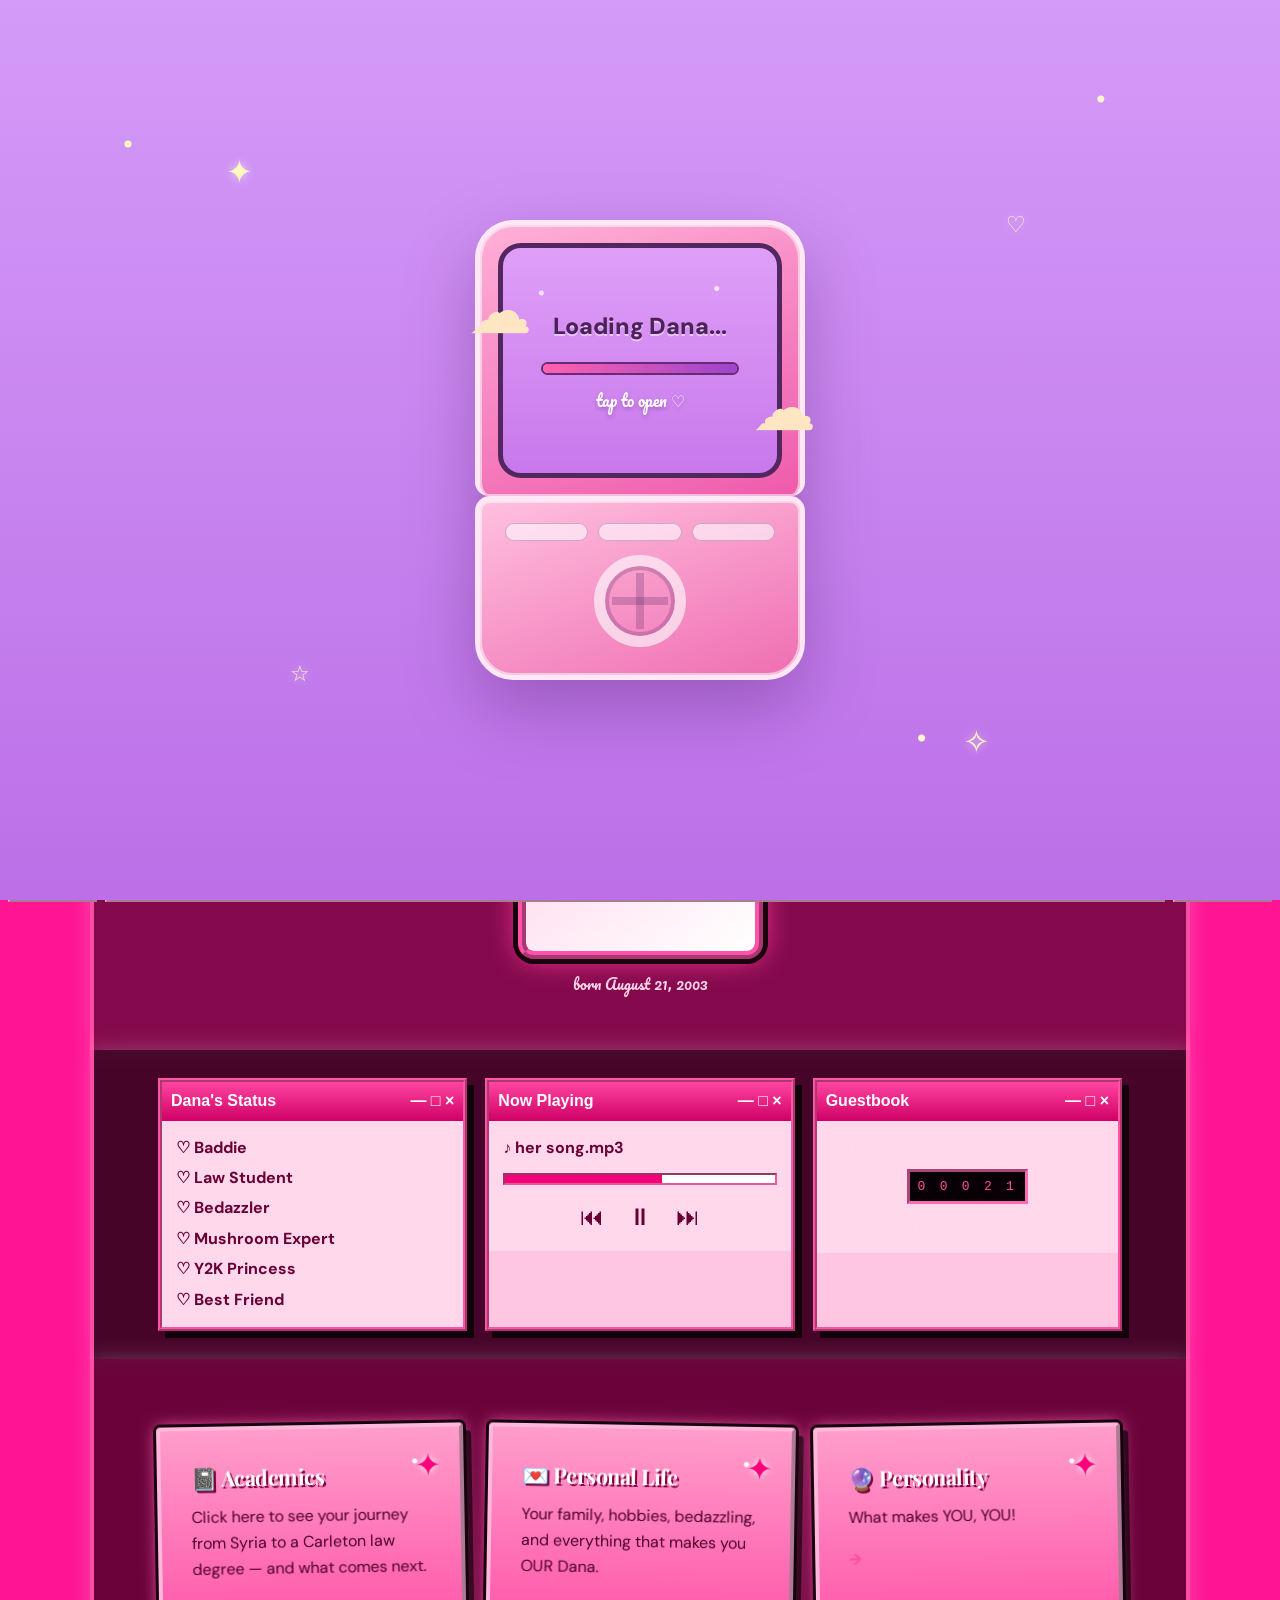
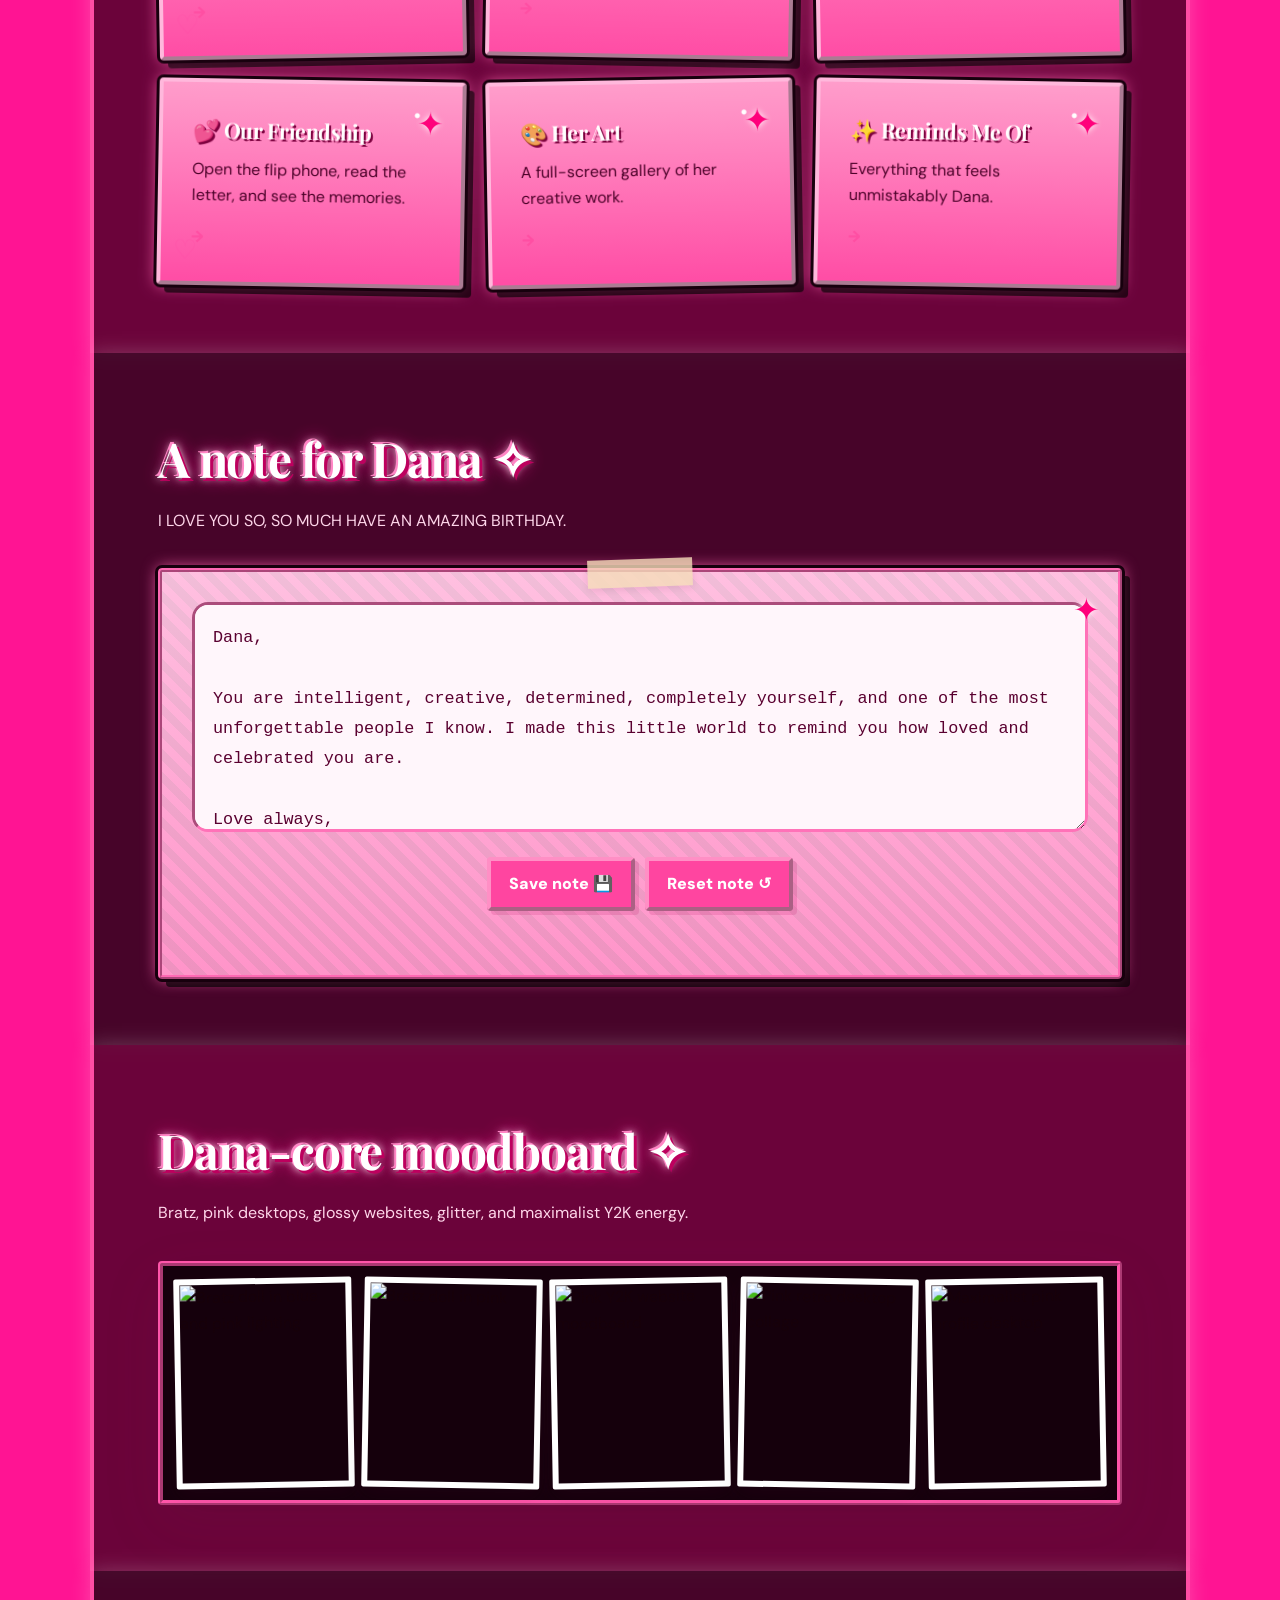
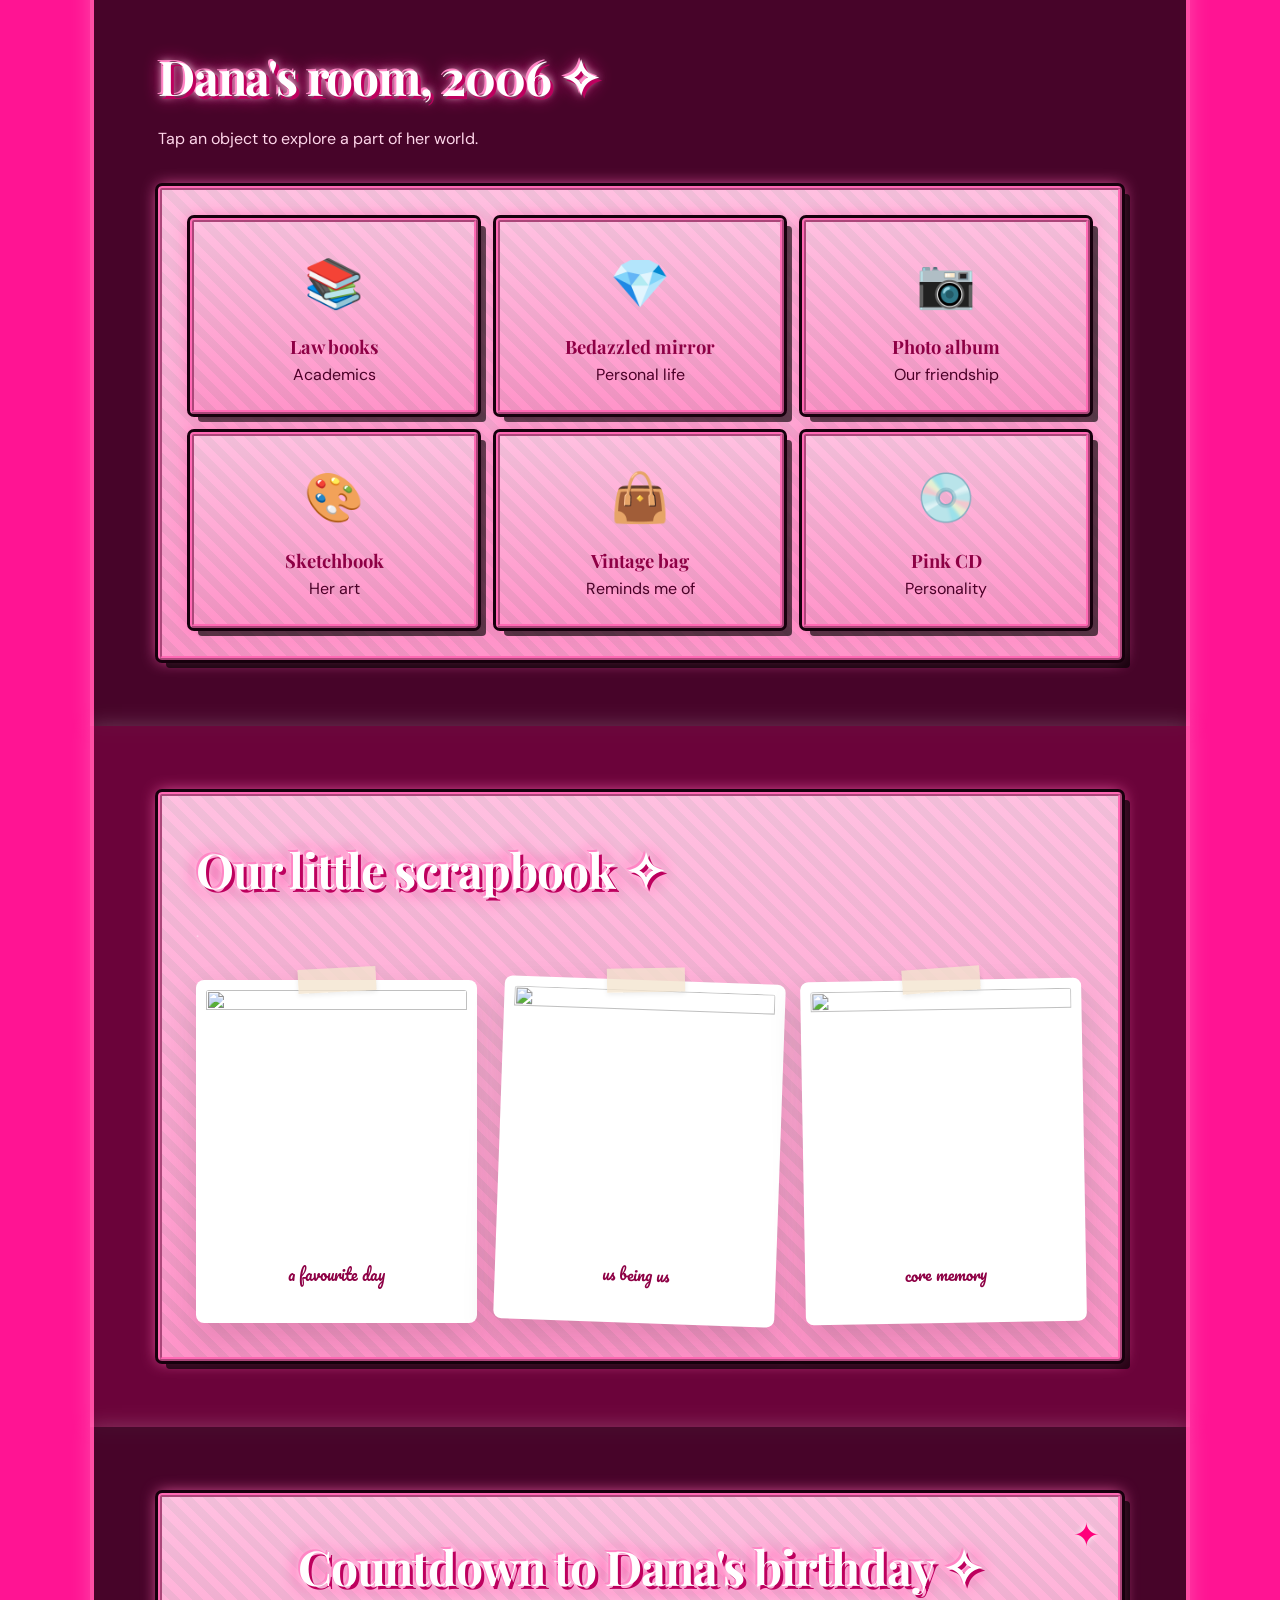
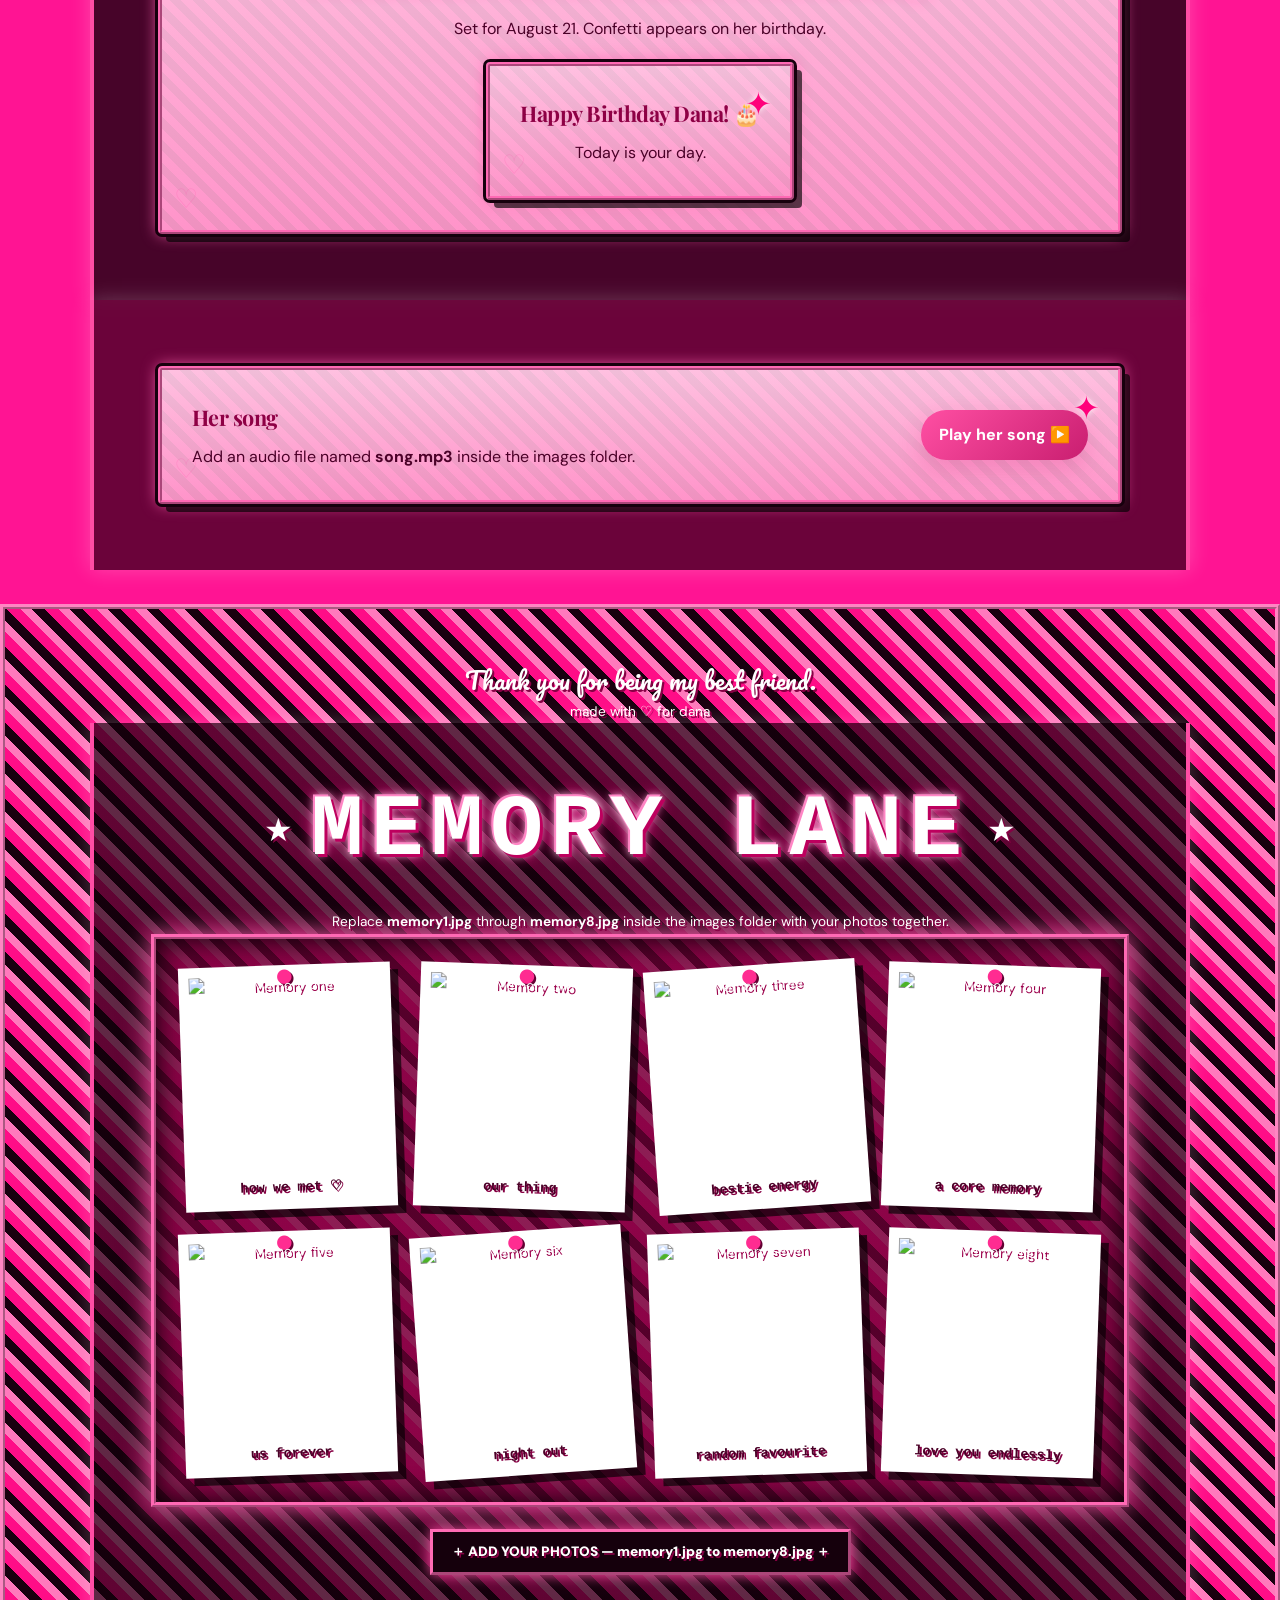
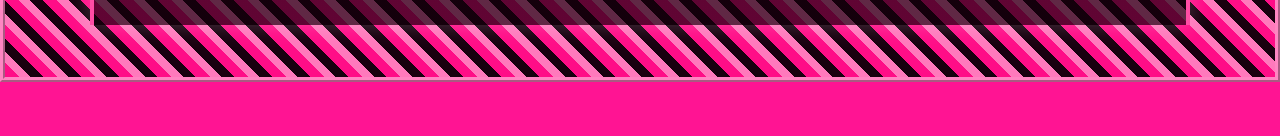
==== commit 59be1270: "Update index.html" ====
--- a/index.html
+++ b/index.html
@@ -125,7 +125,7 @@
 <header class="hero">
   <span class="eyebrow">B.A. Honours, Law · Carleton University</span>
   <h1 class="reveal">Dana Thabet</h1>
-  <p class="lead reveal">Law student, wrongful-conviction advocate, bedazzler, thrifter, Y2K girl through and through — and my best friend.</p>
+  <p class="lead reveal">Law student, wrongful-conviction advocate, bedazzler, thrifter, Y2K girl through and through and most importantly my best friend.</p>
   <div class="hero-image reveal"><img src="images/headshot.jpg" alt="Dana"></div>
   <p class="small-note">born August 21, 2003</p>
 </header>
@@ -156,9 +156,9 @@
 </section>
 
 <section class="grid grid-3 sticker-nav">
-  <a class="card reveal" href="academics.html"><h3>📓 Academics</h3><p>Her journey from Syria to a Carleton law degree — and what comes next.</p><span class="arrow">→</span></a>
-  <a class="card reveal" href="personal.html"><h3>💌 Personal Life</h3><p>Family, hobbies, bedazzling, and everything that makes her Dana.</p><span class="arrow">→</span></a>
-  <a class="card reveal" href="personality.html"><h3>🔮 Personality</h3><p>What makes her, her.</p><span class="arrow">→</span></a>
+  <a class="card reveal" href="academics.html"><h3>📓 Academics</h3><p>Click here to see your journey from Syria to a Carleton law degree — and what comes next.</p><span class="arrow">→</span></a>
+  <a class="card reveal" href="personal.html"><h3>💌 Personal Life</h3><p>Your family, hobbies, bedazzling, and everything that makes you OUR Dana.</p><span class="arrow">→</span></a>
+  <a class="card reveal" href="personality.html"><h3>🔮 Personality</h3><p>What makes YOU, YOU!</p><span class="arrow">→</span></a>
   <a class="card reveal" href="friendship.html"><h3>💕 Our Friendship</h3><p>Open the flip phone, read the letter, and see the memories.</p><span class="arrow">→</span></a>
   <a class="card reveal" href="art.html"><h3>🎨 Her Art</h3><p>A full-screen gallery of her creative work.</p><span class="arrow">→</span></a>
   <a class="card reveal" href="reminds.html"><h3>✨ Reminds Me Of</h3><p>Everything that feels unmistakably Dana.</p><span class="arrow">→</span></a>
@@ -167,7 +167,7 @@
 
 <section>
   <h2 class="section-title reveal">A note for Dana</h2>
-  <p class="section-sub reveal">Write or edit the message you want her to see on the first page. It saves in this browser.</p>
+  <p class="section-sub reveal">I LOVE YOU SO, SO MUCH HAVE AN AMAZING BIRTHDAY.</p>
   <div class="card note-maker reveal">
     <textarea id="homeNote" aria-label="A note for Dana">Dana,
 
@@ -211,7 +211,7 @@
 <section>
   <div class="scrapbook-shell">
   <h2 class="section-title reveal">Our little scrapbook</h2>
-  <p class="section-sub reveal">Replace these three files in the images folder with your favourite photos together.</p>
+  <p class="section-sub reveal">.</p>
   <div class="scrapbook">
     <div class="polaroid reveal"><img src="images/photo1.jpg" alt=""><div class="caption">a favourite day</div></div>
     <div class="polaroid reveal"><img src="images/photo2.jpg" alt=""><div class="caption">us being us</div></div>
@@ -269,4 +269,4 @@
 </div>
 
 </body>
-</html>+</html>
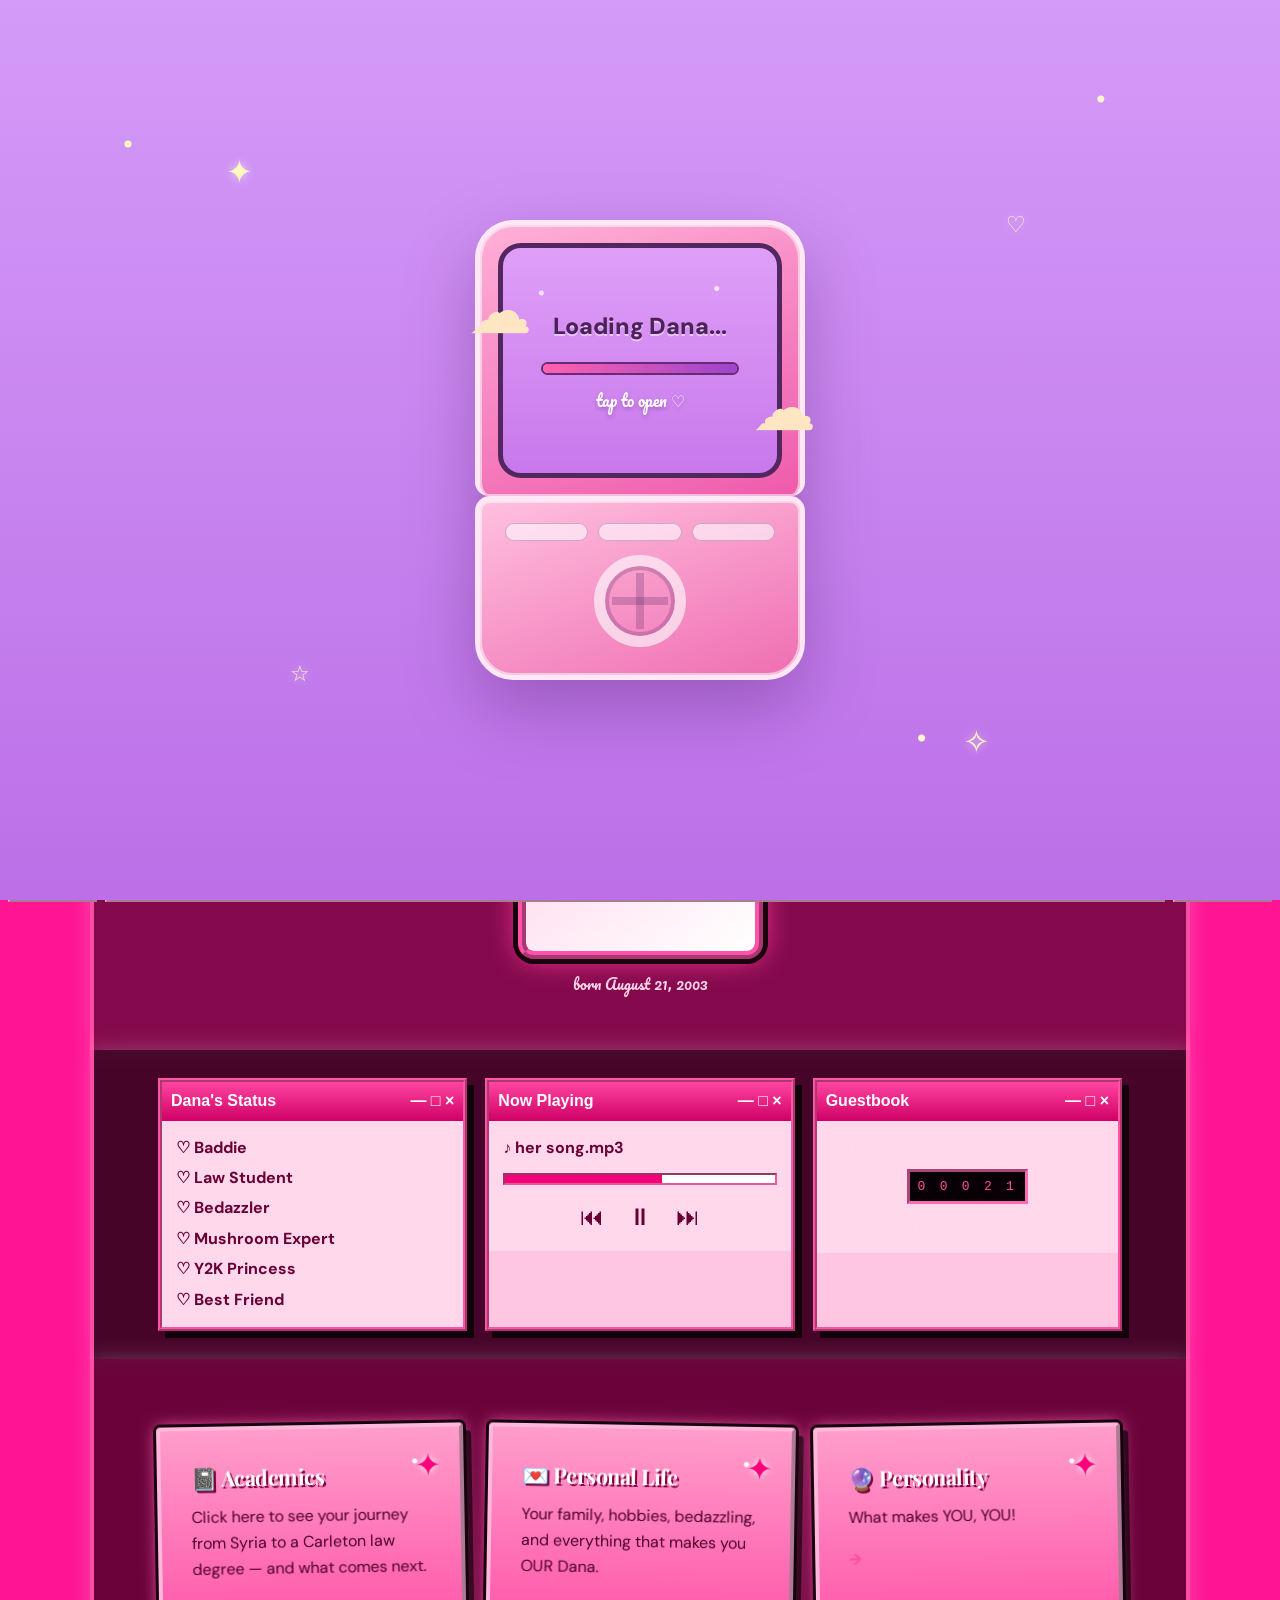
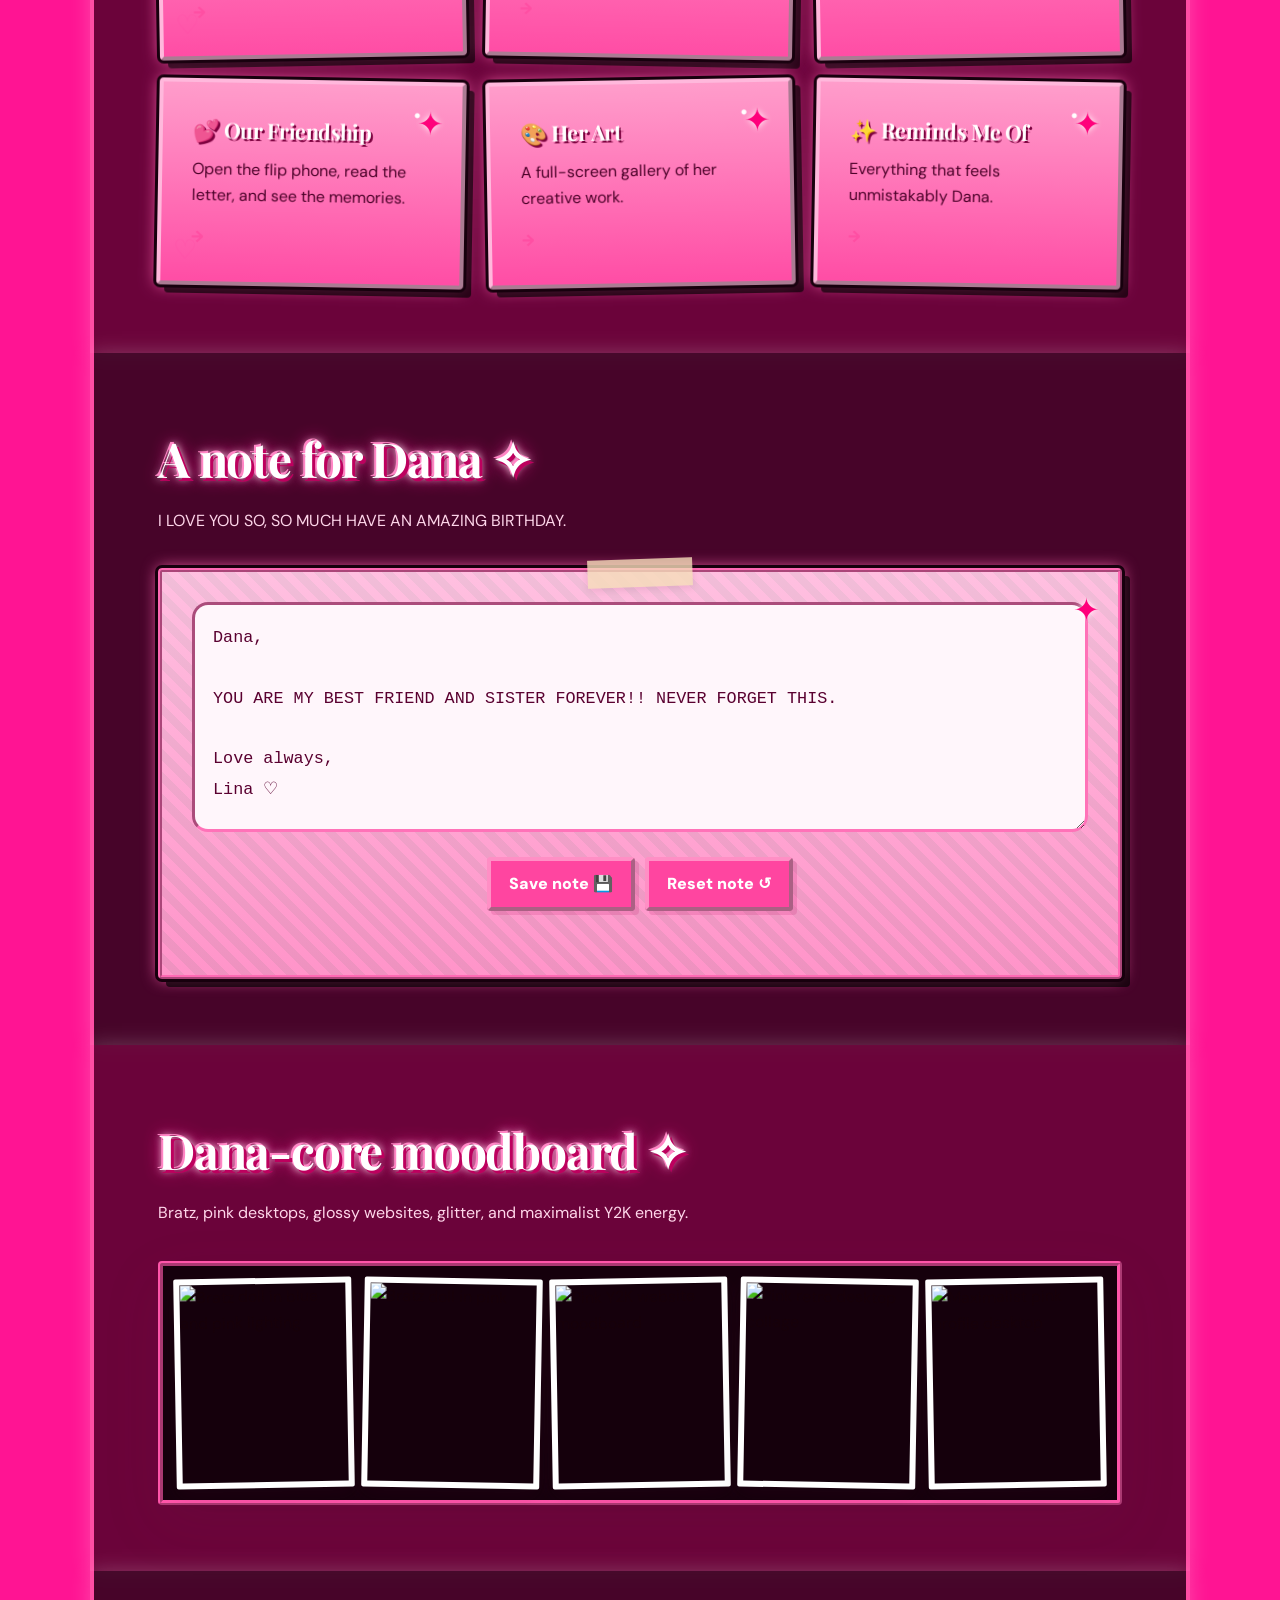
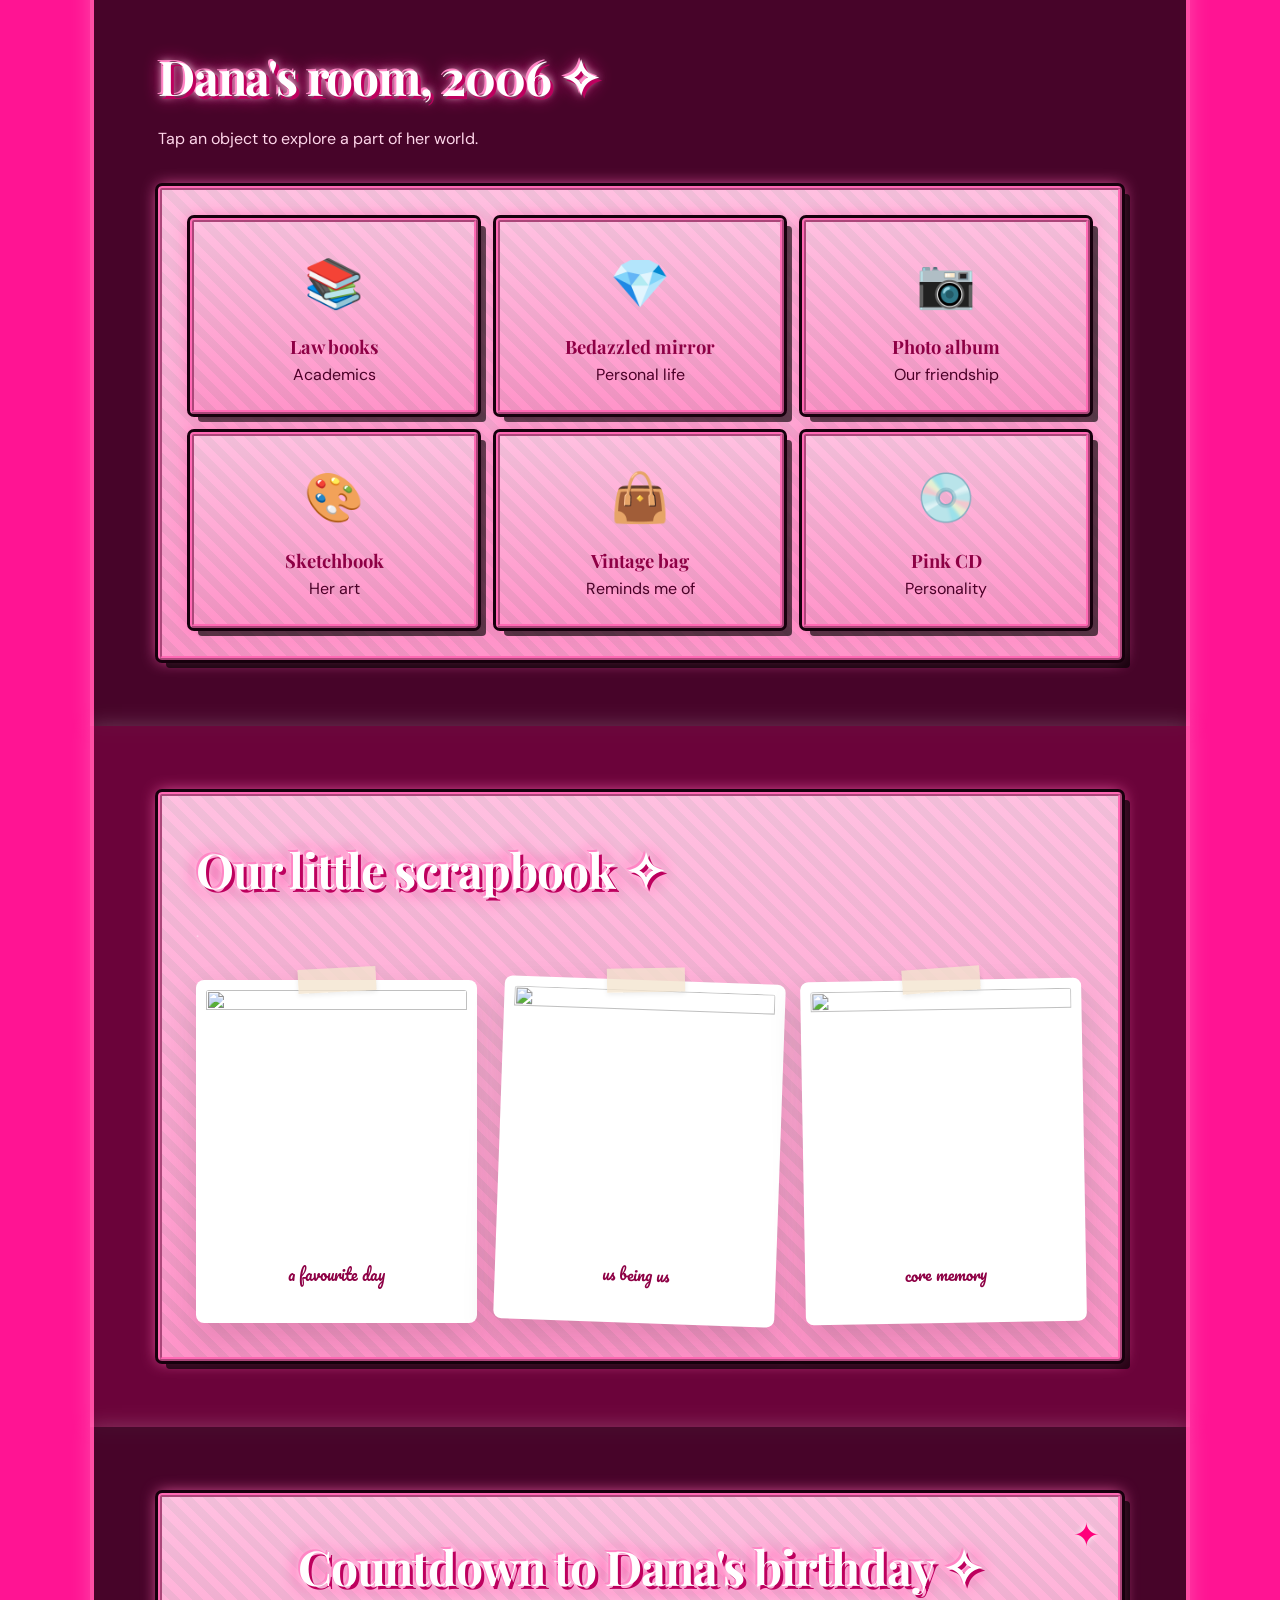
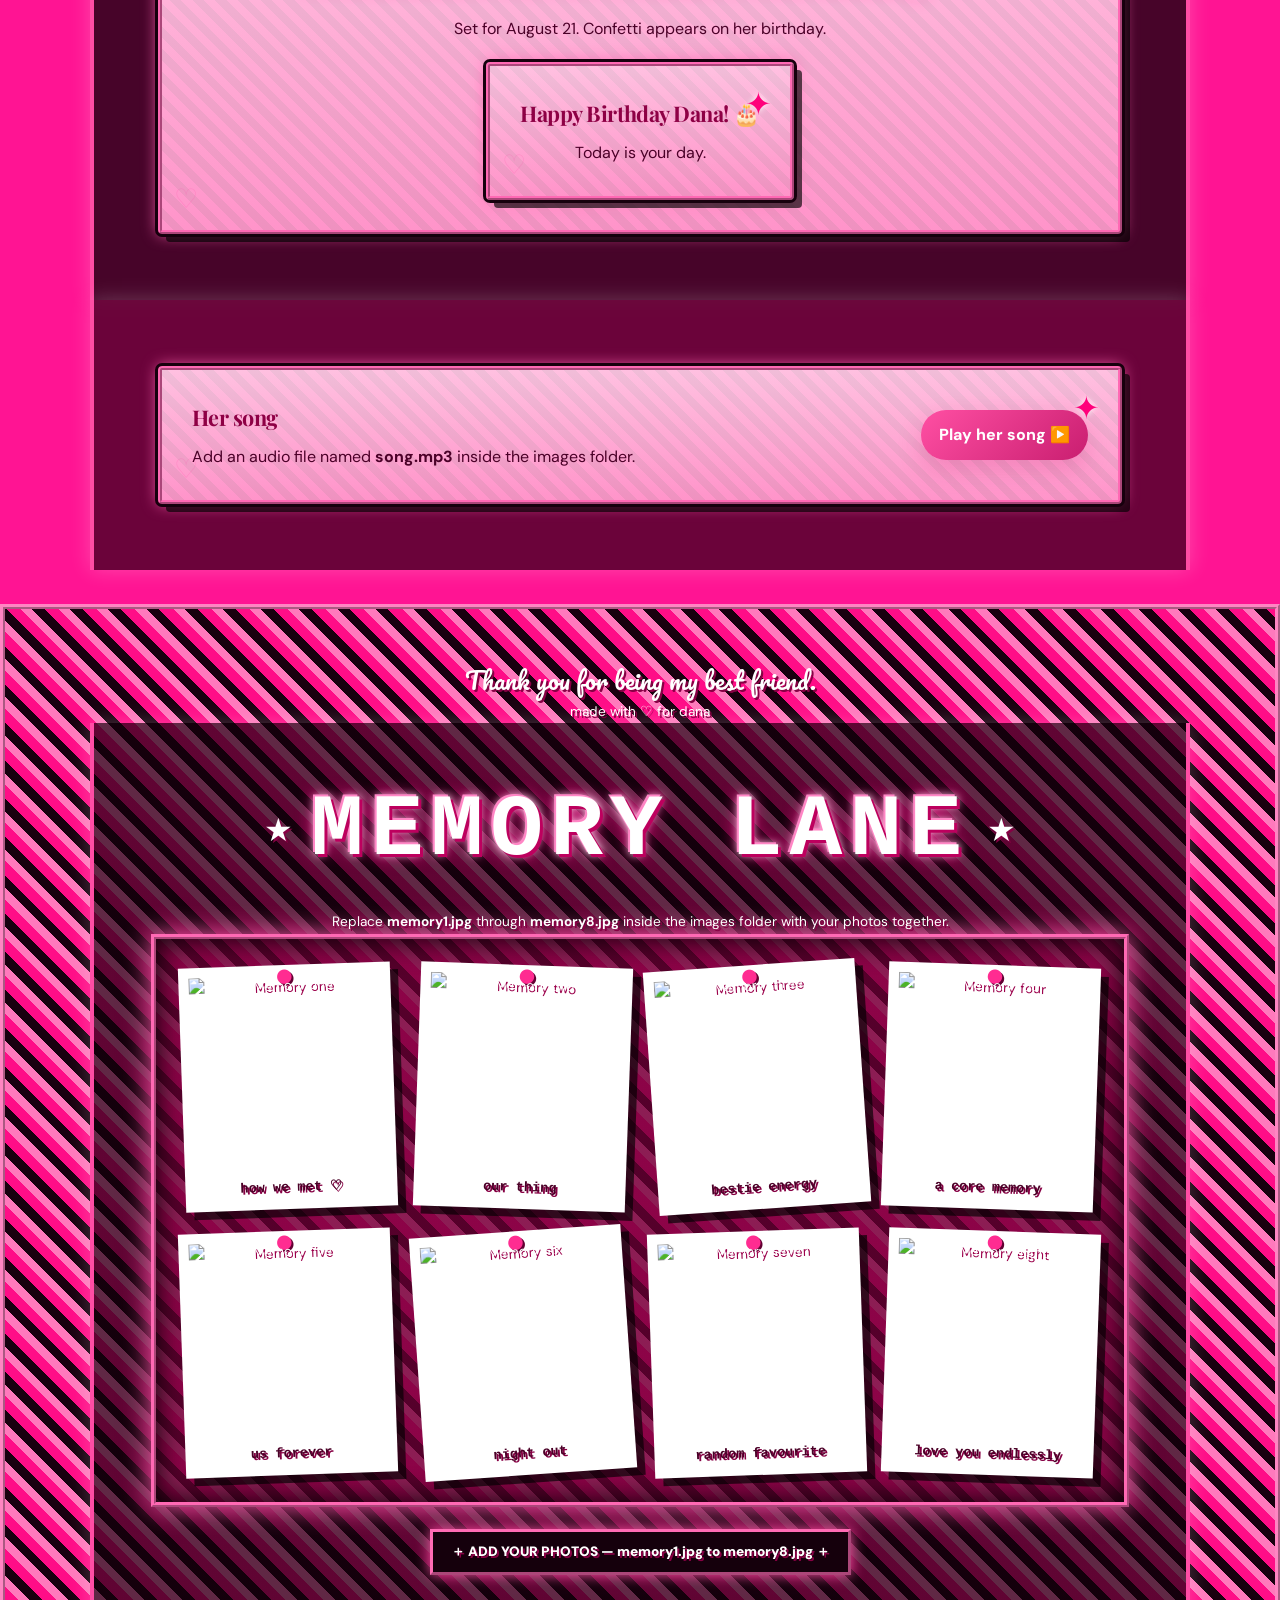
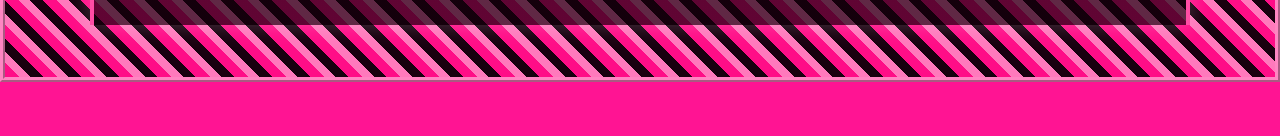
==== commit 6c27d3bf: "Update index.html" ====
--- a/index.html
+++ b/index.html
@@ -171,7 +171,7 @@
   <div class="card note-maker reveal">
     <textarea id="homeNote" aria-label="A note for Dana">Dana,
 
-You are intelligent, creative, determined, completely yourself, and one of the most unforgettable people I know. I made this little world to remind you how loved and celebrated you are.
+YOU ARE MY BEST FRIEND AND SISTER FOREVER!! NEVER FORGET THIS.
 
 Love always,
 Lina ♡</textarea>
